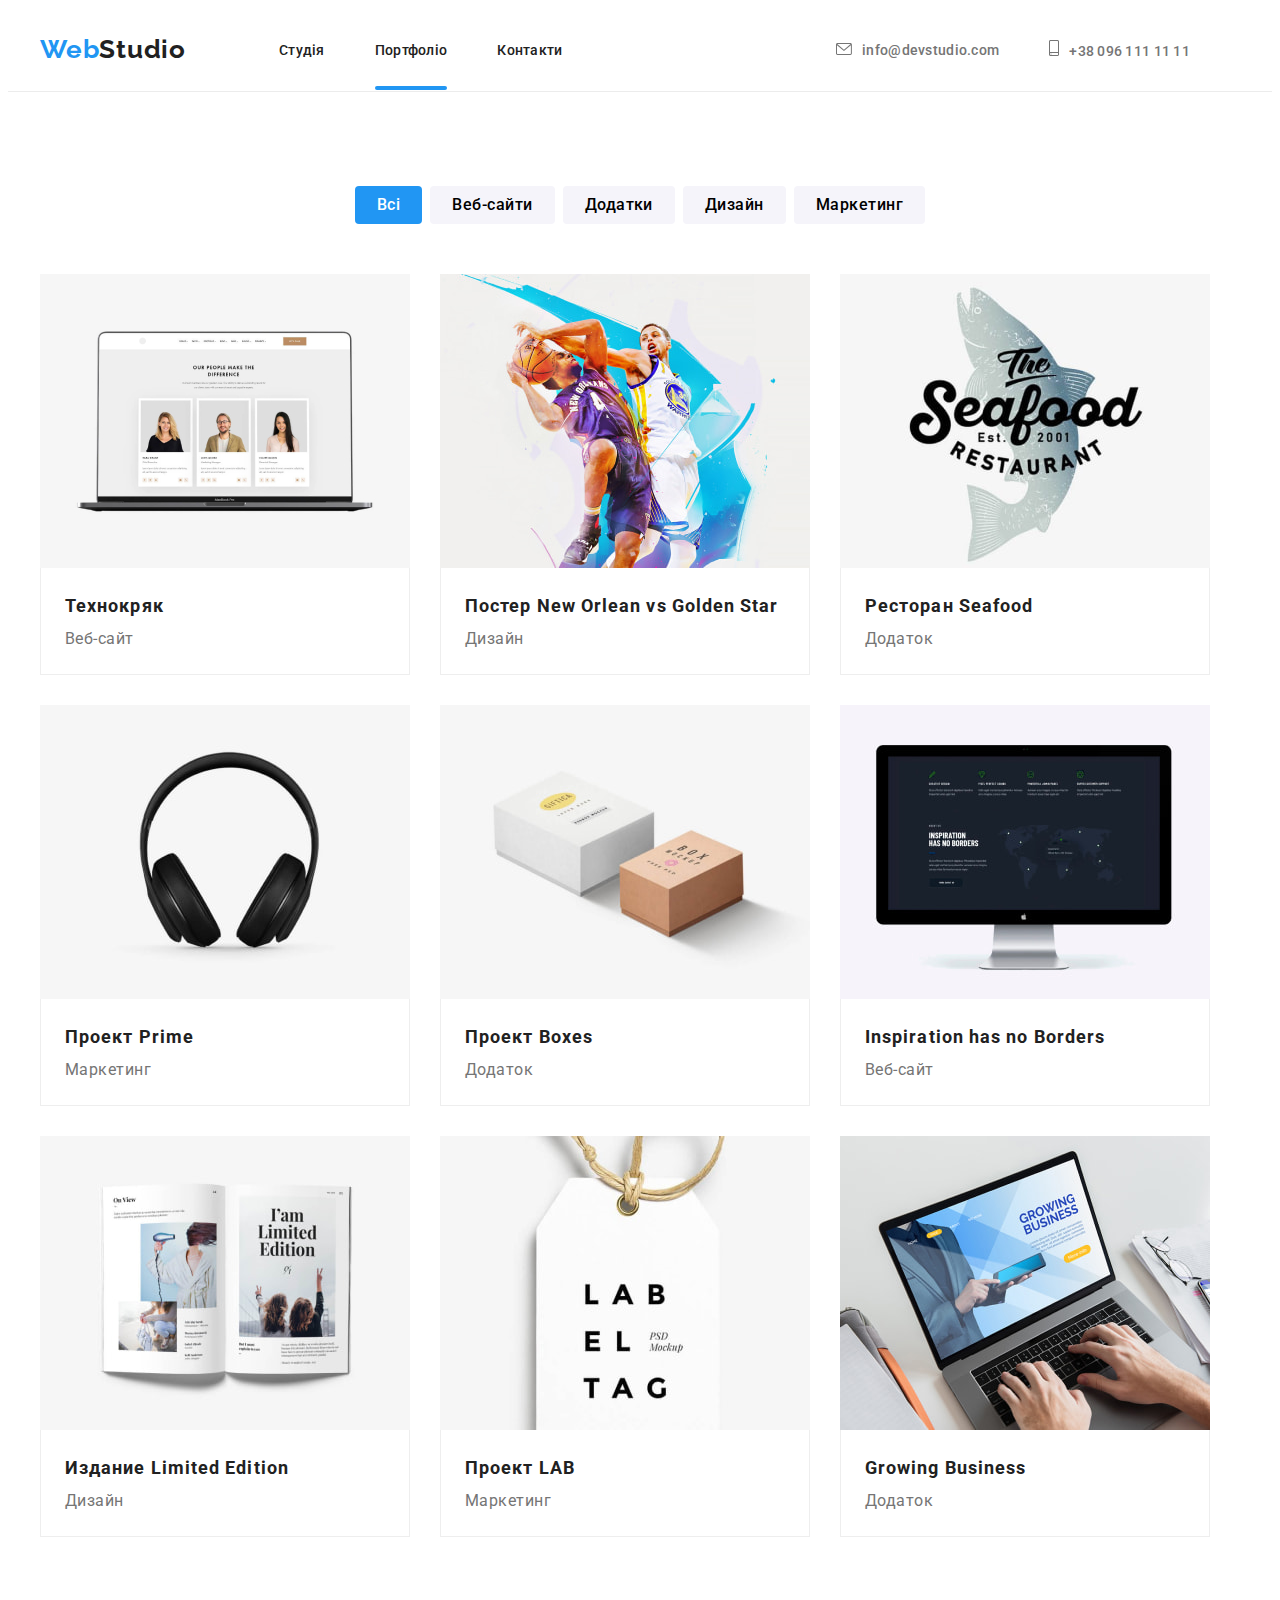
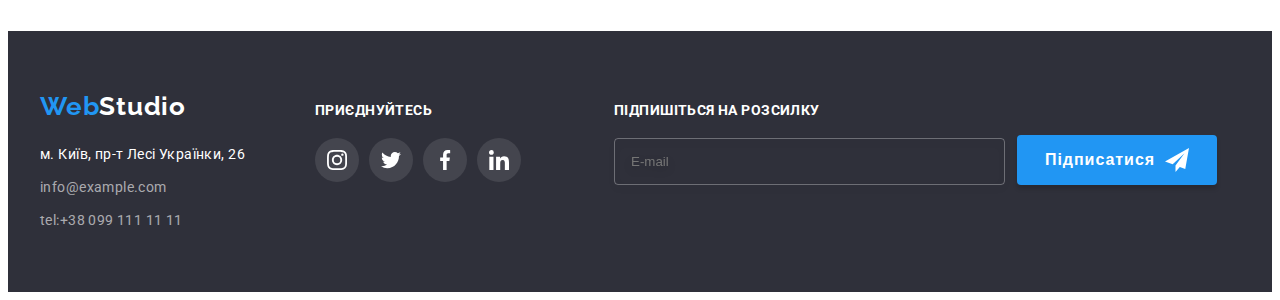
==== portfolio.html @ 12c86f24 "Initial commit" ====
<!DOCTYPE html>
<html lang="uk">
  <head>
    <meta charset="UTF-8" />
    <meta http-equiv="X-UA-Compatible" content="IE=edge" />
    <meta name="viewport" content="width=device-width, initial-scale=1.0" />
    <title>Web Studio</title>
    <link rel="preconnect" href="https://fonts.googleapis.com" />
    <link rel="preconnect" href="https://fonts.gstatic.com" crossorigin />
    <!-- Fonts start -->
    <link
      href="https://fonts.googleapis.com/css2?family=Raleway:wght@700&family=Roboto:wght@400;500;700;900&display=swap"
      rel="stylesheet"
    />
    <!-- Fonts end -->
    <!-- Normalize start -->
    <link
      rel="stylesheet"
      href="https://cdnjs.cloudflare.com/ajax/libs/modern-normalize/1.1.0/modern-normalize.min.css"
      integrity="sha512-wpPYUAdjBVSE4KJnH1VR1HeZfpl1ub8YT/NKx4PuQ5NmX2tKuGu6U/JRp5y+Y8XG2tV+wKQpNHVUX03MfMFn9Q=="
      crossorigin="anonymous"
      referrerpolicy="no-referrer"
    />
    <!-- Normalize end -->
    <link rel="stylesheet" href="./css/main.min.css" />
    <link rel="stylesheet" href="./css/styles.css" />
  </head>
  <body>
    <!-- Header section -->
      <!-- Header section -->
    <header class="header header-border-line">
      <div class="container header">
        <nav class="header-nav">
          <a class="logo link header__logo" href="./index.html">
            <span class="logo--accent">Web</span>Studio</a
          >
          <ul class="header-list list">
            <li class="header-list__item">
              <a class="header-list__link link" href="./index.html">Студія</a>
            </li>
            <li class="header-list__item">
              <a class="header-list__link header-list--current-link link" href="./portfolio.html">Портфоліо</a>
            </li>
            <li class="header-list__item">
              <a class="header-list__link link" href="/">Контакти</a>
            </li>
          </ul>
        </nav>
        <ul class="header-contacts list">
          <li class="header-contacts__list header-contacts__mail">
            <a class="link header-contacts__link" href="mailto:info@devstudio.com">
              <svg class="header-contacts__icon-mail" width="16" height="12">
                <use href="./images/icons.svg#envelope"></use></svg
              >info@devstudio.com
            </a>
          </li>
          <li class="header-contacts__list header-phone">
            <a class="link header-phone-link" href="tel:+380961111111"
              ><svg class="header-contacts__icon-tel" width="10" height="16">
                <use href="./images/icons.svg#smartphone"></use></svg
              >+38 096 111 11 11</a
            >
          </li>
        </ul>
      </div>
    </header>
    <!-- Main section -->
    <main>
      <section class="section">
        <div class="container">
          <h1 class="container--visually-hidden">Портфоліо</h1>
          <ul class="portfolio-filters portfolio-filters__position list">
            <li class="portfolio-filters__list">
              <button class="portfolio-filters__btn portfolio-filters__btn--current" type="button">Всі</button>
            </li>
            <li class="portfolio-filters__list"><button class="portfolio-filters__btn" type="button">Веб-сайти</button></li>
            <li class="portfolio-filters__list"><button class="portfolio-filters__btn" type="button">Додатки</button></li>
            <li class="portfolio-filters__list"><button class="portfolio-filters__btn" type="button">Дизайн</button></li>
            <li class="portfolio-filters__list"><button class="portfolio-filters__btn" type="button">Маркетинг</button></li>
          </ul>
          <ul class="list portfolio">
            <li class="portfolio__list">
              <div class="portfolio__overlay-txt">
                <img src="./images/portfolio/img.jpg" alt="Ноутбук" width="370" height="294" />

                <p class="portfolio__txt">
                  Ресурс пропонує комплексні пропозиції з різним рівнем функціоналу та сервісів. Все
                  це дозволить відвідувачу отримати вичерпні відомості про компанію чи приватну
                  особу.
                </p>
              </div>
              <div class="portfolio__wrapper">
                <h2 class="portfolio__project-name">Технокряк</h2>
                <p class="portfolio__project-type">Веб-сайт</p>
              </div>
            </li>

            <li class="portfolio__list">
              <div class="portfolio__overlay-txt">
                <img src="./images/portfolio/img-1.jpg" alt="Баскетбол" width="370" height="294" />

                <p class="portfolio__txt">
                  Ресурс пропонує комплексні пропозиції з різним рівнем функціоналу та сервісів. Все
                  це дозволить відвідувачу отримати вичерпні відомості про компанію чи приватну
                  особу.
                </p>
              </div>
              <div class="portfolio__wrapper">
                <h2 class="portfolio__project-name">Постер New Orlean vs Golden Star</h2>
                <p class="portfolio__project-type">Дизайн</p>
              </div>
            </li>

            <li class="portfolio__list">
              <div class="portfolio__overlay-txt">
                <img
                  src="./images/portfolio/img-2.jpg"
                  alt="Лого ресторану"
                  width="370"
                  height="294"
                />

                <p class="portfolio__txt">
                  Ресурс пропонує комплексні пропозиції з різним рівнем функціоналу та сервісів. Все
                  це дозволить відвідувачу отримати вичерпні відомості про компанію чи приватну
                  особу.
                </p>
              </div>
              <div class="portfolio__wrapper">
                <h2 class="portfolio__project-name">Ресторан Seafood</h2>
                <p class="portfolio__project-type">Додаток</p>
              </div>
            </li>

            <li class="portfolio__list">
              <div class="portfolio__overlay-txt">
                <img src="./images/portfolio/img-3.jpg" alt="Наушники" width="370" height="294" />

                <p class="portfolio__txt">
                  Ресурс пропонує комплексні пропозиції з різним рівнем функціоналу та сервісів. Все
                  це дозволить відвідувачу отримати вичерпні відомості про компанію чи приватну
                  особу.
                </p>
              </div>
              <div class="portfolio__wrapper">
                <h2 class="portfolio__project-name">Проект Prime</h2>
                <p class="portfolio__project-type">Маркетинг</p>
              </div>
            </li>

            <li class="portfolio__list">
              <div class="portfolio__overlay-txt">
                <img src="./images/portfolio/img-4.jpg" alt="Коробки" width="370" height="294" />

                <p class="portfolio__txt">
                  Ресурс пропонує комплексні пропозиції з різним рівнем функціоналу та сервісів. Все
                  це дозволить відвідувачу отримати вичерпні відомості про компанію чи приватну
                  особу.
                </p>
              </div>
              <div class="portfolio__wrapper">
                <h2 class="portfolio__project-name">Проект Boxes</h2>
                <p class="portfolio__project-type">Додаток</p>
              </div>
            </li>

            <li class="portfolio__list">
              <div class="portfolio__overlay-txt">
                <img src="./images/portfolio/img-5.jpg" alt="Монітор" width="370" height="294" />

                <p class="portfolio__txt">
                  Ресурс пропонує комплексні пропозиції з різним рівнем функціоналу та сервісів. Все
                  це дозволить відвідувачу отримати вичерпні відомості про компанію чи приватну
                  особу.
                </p>
              </div>
              <div class="portfolio__wrapper">
                <h2 class="portfolio__project-name">Inspiration has no Borders</h2>
                <p class="portfolio__project-type">Веб-сайт</p>
              </div>
            </li>

            <li class="portfolio__list">
              <div class="portfolio__overlay-txt">
                <img src="./images/portfolio/img-6.jpg" alt="Книга" width="370" height="294" />

                <p class="portfolio__txt">
                  Ресурс пропонує комплексні пропозиції з різним рівнем функціоналу та сервісів. Все
                  це дозволить відвідувачу отримати вичерпні відомості про компанію чи приватну
                  особу.
                </p>
              </div>
              <div class="portfolio__wrapper">
                <h2 class="portfolio__project-name">Издание Limited Edition</h2>
                <p class="portfolio__project-type">Дизайн</p>
              </div>
            </li>

            <li class="portfolio__list">
              <div class="portfolio__overlay-txt">
                <img
                  src="./images/portfolio/img-7.jpg"
                  alt="Логотип проекту"
                  width="370"
                  height="294"
                />

                <p class="portfolio__txt">
                  Ресурс пропонує комплексні пропозиції з різним рівнем функціоналу та сервісів. Все
                  це дозволить відвідувачу отримати вичерпні відомості про компанію чи приватну
                  особу.
                </p>
              </div>
              <div class="portfolio__wrapper">
                <h2 class="portfolio__project-name">Проект LAB</h2>
                <p class="portfolio__project-type">Маркетинг</p>
              </div>
            </li>

            <li class="portfolio__list">
              <div class="portfolio__overlay-txt">
                <img src="./images/portfolio/img-8.jpg" alt="Ноутбук" width="370" height="294" />

                <p class="portfolio__txt">
                  Ресурс пропонує комплексні пропозиції з різним рівнем функціоналу та сервісів. Все
                  це дозволить відвідувачу отримати вичерпні відомості про компанію чи приватну
                  особу.
                </p>
              </div>
              <div class="portfolio__wrapper">
                <h2 class="portfolio__project-name">Growing Business</h2>
                <p class="portfolio__project-type">Додаток</p>
              </div>
            </li>
          </ul>
        </div>
      </section>
    </main>
    <!-- Footer section -->
   <footer class="footer">
      <div class="container footer-container">
        <div>
          <a class="logo logo--white link" href="./index.html"
            ><span class="logo--accent">Web</span>Studio
          </a>
          <address>
            <ul class="footer__list list">
              <li class="footer__contacts">
                <a 
                  class="link footer-addres__link"
                  href="https://bit.ly/3pXMvUd"
                  target="_blank"
                  rel="noopener noreferrer"
                  >м. Київ, пр-т Лесі Українки, 26</a
                >
              </li>
              <li class="footer__contacts">
                <a class="link" href="mailto:info@example.com">info@example.com</a>
              </li>
              <li class="footer__contacts">
                <a class="link" href="tel:+380991111111">tel:+38 099 111 11 11</a>
              </li>
            </ul>
          </address>
        </div>
        <div class="footer-join">
          <p class="footer-join__txt">приєднуйтесь</p>
          <ul class="footer-join-socials list">
            <li
              <a
                class="footer-join-socials__link link"
                href="/"
                target="_blank"
                rel="noopener norefferer"
                area-label="instagram"
              >
                <svg class="footer-join-socials__icon" width="20" height="20">
                  <use href="./images/icons.svg#instagram-1"></use>
                </svg>
              </a>
            </li>
            <li class="footer-socials-item">
              <a
                class="footer-join-socials__link link"
                href="/"
                target="_blank"
                rel="noopener norefferer"
                area-label="twitter"
              >
                <svg class="footer-join-socials__icon" width="20" height="20">
                  <use href="./images/icons.svg#twitter-2"></use>
                </svg>
              </a>
            </li>
            <li class="footer-socials-item">
              <a
                class="footer-join-socials__link link"
                href="/"
                target="_blank"
                rel="noopener norefferer"
                area-label="facebook"
              >
                <svg class="footer-join-socials__icon" width="20" height="20">
                  <use href="./images/icons.svg#facebook-3"></use>
                </svg>
              </a>
            </li>
            <li class="footer-socials-item">
              <a
                class="footer-join-socials__link link"
                href="/"
                target="_blank"
                rel="noopener norefferer"
                area-label="linkedin"
              >
                <svg class="footer-join-socials__icon" width="20" height="20">
                  <use href="./images/icons.svg#linkedin-4"></use>
                </svg>
              </a>
            </li>
          </ul>
        </div>
        <div class="footer-subscribe footer-subscribe__position">
         <div role="group">
          <form>
          <label for="">
            <p class="footer-subscribe__txt">Підпишіться на розсилку</p>
            <input
              class="footer-subscribe__form"
              type="text"
              name="username"
              minlength="3"
              maxlength="16"
              required
              placeholder="E-mail"
            />
          </label>
          </div>
          <div class="footer-subscribe__container">
            <button class="footer-subscribe__btn" type="submit">Підписатися
            <svg width="24px" height="24px">
              <use href="./images/icons.svg#icon-send-btn"></use>
            </svg>
          </button>
          </div>
          </form>
      </div>
      </div>
    </footer>
  </body>
</html>
---- css/main.min.css ----
:root{--main-font: Roboto, sans-serif;--secondary-font: Raleway, sans-serif;--main-txt-cl: #212121;--acent-txt-cl: #2196f3;--light-bg-cl: #f5f4fa;--dark-bg-cl: #2f303a}.link{text-decoration:none;color:currentColor}.list{list-style:none;padding:0;margin:0}.container--visually-hidden{position:absolute;width:1px;height:1px;margin:-1px;border:0;padding:0;white-space:nowrap;-webkit-clip-path:inset(100%);clip-path:inset(100%);clip:rect(0 0 0 0);overflow:hidden}body{font-family:var(--main-font);color:var(--main-txt-cl)}img{display:block}h1,h2,h3,h4,h5,h6,p,ul{margin:0}.btn-service{font-family:var(--main-font);font-weight:700;font-size:16px;line-height:1.875;letter-spacing:.06em;background-color:var(--acent-txt-cl);color:#fff;min-width:200px;min-height:50px;display:block;-webkit-box-shadow:0px 4px 4px rgba(0,0,0,.15);box-shadow:0px 4px 4px rgba(0,0,0,.15);border-radius:4px;border:none;-webkit-transition:background-color 250ms cubic-bezier(0.4, 0, 0.2, 1);transition:background-color 250ms cubic-bezier(0.4, 0, 0.2, 1)}.btn-service__position{margin:auto}.btn-service:hover,.btn-service:focus{background-color:#188ce8}.container{width:1200px;padding-left:15px;padding-right:15px;margin:auto}.modal{position:relative;width:528px;min-height:581px;padding:40px;background-color:#fff;-webkit-box-shadow:0px 1px 3px rgba(0,0,0,.12),0px 1px 1px rgba(0,0,0,.14),0px 2px 1px rgba(0,0,0,.2);box-shadow:0px 1px 3px rgba(0,0,0,.12),0px 1px 1px rgba(0,0,0,.14),0px 2px 1px rgba(0,0,0,.2);border-radius:4px;opacity:1;-webkit-transition:opacity 400ms ease-in-out 200ms,-webkit-transform 400ms ease-in-out 200ms;transition:opacity 400ms ease-in-out 200ms,-webkit-transform 400ms ease-in-out 200ms;transition:transform 400ms ease-in-out 200ms,opacity 400ms ease-in-out 200ms;transition:transform 400ms ease-in-out 200ms,opacity 400ms ease-in-out 200ms,-webkit-transform 400ms ease-in-out 200ms}.modal__register-btn:hover,.modal__register-btn:focus{background-color:#188ce8}.modal__register-input:focus{border:1px solid var(--acent-txt-cl);-webkit-transition:250ms cubic-bezier(0.4, 0, 0.2, 1);transition:250ms cubic-bezier(0.4, 0, 0.2, 1)}.modal__register-input:focus+.modal__form-icon .contact-form-logo{fill:var(--acent-txt-cl);border-color:var(--acent-txt-cl);-webkit-transition:250ms cubic-bezier(0.4, 0, 0.2, 1);transition:250ms cubic-bezier(0.4, 0, 0.2, 1)}.modal__checkbox:checked+.modal__register-icon .modal__register-uncheck{opacity:0;-webkit-transition:250ms cubic-bezier(0.4, 0, 0.2, 1);transition:250ms cubic-bezier(0.4, 0, 0.2, 1)}.modal__btn-icon:hover{fill:var(--acent-txt-cl)}.modal__register-wrap:last-child{margin-bottom:0}.modal__form-icon:hover{fill:var(--acent-txt-cl)}.modal__checkbox:checked+.modal__register-icon .modal__register-check{opacity:1}.backdrop{z-index:1000;position:fixed;top:0;left:0;display:-webkit-box;display:-ms-flexbox;display:flex;-webkit-box-align:center;-ms-flex-align:center;align-items:center;-webkit-box-pack:center;-ms-flex-pack:center;justify-content:center;width:100%;height:100%;background:rgba(0,0,0,.2);opacity:1;visibility:visible;pointer-events:initial;-webkit-transition:opacity 600ms ease-out,visibility 600ms ease-out;transition:opacity 600ms ease-out,visibility 600ms ease-out}.backdrop.is-hidden{opacity:0;visibility:hidden;pointer-events:none}.modal__btn{position:absolute;top:8px;right:8px;width:30px;height:30px;border-radius:50%;display:-webkit-box;display:-ms-flexbox;display:flex;-webkit-box-align:center;-ms-flex-align:center;align-items:center;-webkit-box-pack:center;-ms-flex-pack:center;justify-content:center;padding:0;border:1px solid rgba(0,0,0,.1);background-color:rgba(0,0,0,0);cursor:pointer}.backdrop.is-hidden .modal{opacity:0;-webkit-transform:translate(-50%, -50%) scale(0.3) rotate(1turn);transform:translate(-50%, -50%) scale(0.3) rotate(1turn)}.modal__register{text-align:center}.modal__register-title{margin-bottom:12px;display:block;font-weight:700;font-size:20px;line-height:1.15;text-align:center;letter-spacing:.03em;color:#212121}.modal__register-wrap{display:block;position:relative;margin-bottom:10px}.modal__register-input{width:100%;height:40px;border:1px solid rgba(33,33,33,.2);border-radius:4px;padding:14px;padding-left:42px;outline:rgba(0,0,0,0)}.modal__register-message{margin-bottom:20px;width:100%;height:120px;border:1px solid rgba(33,33,33,.2);border-radius:4px;padding:12px 16px;resize:none}.modal__form-icon{width:12px;height:12px;position:absolute;bottom:15px;left:15px}.modal__icon-user{width:12px;height:12px}.modal__icon-phone{width:13px;height:13px}.modal__icon-mail{width:15px;height:12px}.modal__form-label{display:block;text-align:left;margin-bottom:4px;font-weight:400;font-size:12px;line-height:1.1666666667;letter-spacing:.01em;color:#757575}.modal__register-agreement{display:-webkit-box;display:-ms-flexbox;display:flex;-webkit-box-align:center;-ms-flex-align:center;align-items:center;-webkit-box-pack:center;-ms-flex-pack:center;justify-content:center;gap:8px;margin-bottom:30px;font-weight:400;font-size:14px;line-height:1.7142857143;letter-spacing:.03em;color:#757575}.modal__register-check{opacity:0;-webkit-transition:250ms cubic-bezier(0.4, 0, 0.2, 1);transition:250ms cubic-bezier(0.4, 0, 0.2, 1)}.modal__register-agreement-text{-webkit-user-select:none;-moz-user-select:none;-ms-user-select:none;user-select:none;text-underline-position:under}.modal__register-agreement-link{color:var(--acent-txt-cl)}.modal__register-btn{display:-webkit-inline-box;display:-ms-inline-flexbox;display:inline-flex;-webkit-box-align:center;-ms-flex-align:center;align-items:center;padding:10px 52px;width:200px;height:50px;background-color:var(--acent-txt-cl);color:#fff;font-weight:700;font-size:16px;line-height:1.875;letter-spacing:.06em;border:none;-webkit-box-shadow:0px 4px 4px rgba(0,0,0,.15);box-shadow:0px 4px 4px rgba(0,0,0,.15);border-radius:4px;cursor:pointer;-webkit-transition:background-color 250ms cubic-bezier(0.4, 0, 0.2, 1);transition:background-color 250ms cubic-bezier(0.4, 0, 0.2, 1)}.section{padding-top:94px;padding-bottom:94px}.team-socials{display:-webkit-box;display:-ms-flexbox;display:flex;-webkit-box-align:center;-ms-flex-align:center;align-items:center;-webkit-box-pack:center;-ms-flex-pack:center;justify-content:center;gap:10px}.team-social-link{display:block;display:-webkit-box;display:-ms-flexbox;display:flex;-webkit-box-align:center;-ms-flex-align:center;align-items:center;-webkit-box-pack:center;-ms-flex-pack:center;justify-content:center;width:44px;height:44px;border-radius:50%;background-color:#fff;color:#afb1b8;-webkit-transition:background-color 250ms cubic-bezier(0.4, 0, 0.2, 1),color 250ms cubic-bezier(0.4, 0, 0.2, 1);transition:background-color 250ms cubic-bezier(0.4, 0, 0.2, 1),color 250ms cubic-bezier(0.4, 0, 0.2, 1)}.team-social-link:hover,.team-social-link:focus{background-color:var(--acent-txt-cl);color:#fff}.footer-join{margin-left:70px;font-size:14px;line-height:1.1428571429;letter-spacing:.03em;text-transform:uppercase;font-weight:700}.footer-join__txt{color:#fff;margin-bottom:20px}.footer-join-socials{display:-webkit-box;display:-ms-flexbox;display:flex;-webkit-box-align:center;-ms-flex-align:center;align-items:center;-webkit-box-pack:center;-ms-flex-pack:center;justify-content:center;gap:10px}.footer-join-socials__icon{fill:currentColor}.footer-join-socials__link{display:block;display:-webkit-box;display:-ms-flexbox;display:flex;-webkit-box-align:center;-ms-flex-align:center;align-items:center;-webkit-box-pack:center;-ms-flex-pack:center;justify-content:center;width:44px;height:44px;border-radius:50%;background-color:rgba(255,255,255,.1);color:#fff;-webkit-transition:background-color var(--animation);transition:background-color var(--animation)}.footer-join-socials__link__link:hover,.footer-join-socials__link__link:focus{background-color:var(--acent-txt-cl)}.footer-subscribe{display:-webkit-box;display:-ms-flexbox;display:flex;-webkit-box-align:end;-ms-flex-align:end;align-items:flex-end;-webkit-box-pack:center;-ms-flex-pack:center;justify-content:center}.footer-subscribe__btn:hover,.footer-subscribe__btn:focus{background-color:#188ce8}.footer-subscribe__position{margin-left:93px}.footer-subscribe__txt{color:#fff;font-weight:700;font-size:14px;line-height:1.1428571429;letter-spacing:.03em;text-transform:uppercase;margin-bottom:20px}.footer-subscribe__form{width:358px;border-radius:4px;padding:15px;padding-left:16px;outline:rgba(0,0,0,0);background-color:rgba(0,0,0,0);border:1px solid rgba(255,255,255,.3);-webkit-filter:drop-shadow(0px 4px 4px rgba(0, 0, 0, 0.15));filter:drop-shadow(0px 4px 4px rgba(0, 0, 0, 0.15));border-radius:4px;color:#fff}.footer-subscribe__container{margin-left:12px}.footer-subscribe__btn{display:-webkit-box;display:-ms-flexbox;display:flex;-webkit-box-align:center;-ms-flex-align:center;align-items:center;-webkit-box-pack:center;-ms-flex-pack:center;justify-content:center;gap:10px;width:200px;height:50px;border-radius:4px;background-color:var(--acent-txt-cl);-webkit-box-shadow:0px 4px 4px rgba(0,0,0,.15);box-shadow:0px 4px 4px rgba(0,0,0,.15);border-radius:4px;color:#fff;font-weight:700;font-size:16px;line-height:1.875;letter-spacing:.06em;border:none;-webkit-transition:background-color 250ms cubic-bezier(0.4, 0, 0.2, 1);transition:background-color 250ms cubic-bezier(0.4, 0, 0.2, 1)}.portfolio-filters{font-weight:500;font-size:16px;line-height:1.625;letter-spacing:.03em;display:-webkit-box;display:-ms-flexbox;display:flex;margin:auto;-webkit-box-pack:center;-ms-flex-pack:center;justify-content:center}.portfolio-filters__list:last-child{margin-right:0}.portfolio-filters__btn:hover,.portfolio-filters__btn:focus{background-color:var(--acent-txt-cl);color:#fff;-webkit-box-shadow:0px 3px 1px rgba(0,0,0,.1),0px 1px 2px rgba(0,0,0,.08),0px 2px 2px rgba(0,0,0,.12);box-shadow:0px 3px 1px rgba(0,0,0,.1),0px 1px 2px rgba(0,0,0,.08),0px 2px 2px rgba(0,0,0,.12)}.portfolio-filters__position{margin-bottom:50px}.portfolio-filters__list{margin-right:8px}.portfolio-filters__btn{font-family:Roboto;font-style:normal;font-weight:500;font-size:16px;line-height:1.625;letter-spacing:.03em;background-color:#f5f4fa;border-radius:4px;border:none;padding:6px 22px 6px 22px;-webkit-transition:background-color 250ms cubic-bezier(0.4, 0, 0.2, 1),color 250ms cubic-bezier(0.4, 0, 0.2, 1),-webkit-box-shadow 250ms cubic-bezier(0.4, 0, 0.2, 1);transition:background-color 250ms cubic-bezier(0.4, 0, 0.2, 1),color 250ms cubic-bezier(0.4, 0, 0.2, 1),-webkit-box-shadow 250ms cubic-bezier(0.4, 0, 0.2, 1);transition:background-color 250ms cubic-bezier(0.4, 0, 0.2, 1),color 250ms cubic-bezier(0.4, 0, 0.2, 1),box-shadow 250ms cubic-bezier(0.4, 0, 0.2, 1);transition:background-color 250ms cubic-bezier(0.4, 0, 0.2, 1),color 250ms cubic-bezier(0.4, 0, 0.2, 1),box-shadow 250ms cubic-bezier(0.4, 0, 0.2, 1),-webkit-box-shadow 250ms cubic-bezier(0.4, 0, 0.2, 1)}.portfolio-filters__btn--current{background-color:var(--acent-txt-cl);color:#fff}.header-border-line{border-bottom:1px solid #ececec}.header{display:-webkit-box;display:-ms-flexbox;display:flex;-webkit-box-align:center;-ms-flex-align:center;align-items:center}.header-nav{display:-webkit-box;display:-ms-flexbox;display:flex;-webkit-box-align:center;-ms-flex-align:center;align-items:center;margin-right:auto}.logo{font-family:"Raleway";font-style:normal;font-weight:700;font-size:26px;line-height:1.1923076923;letter-spacing:.03em}.header__logo{margin-right:93px}.logo--accent{color:var(--acent-txt-cl)}.logo--white{color:#fff}.header-list{display:-webkit-box;display:-ms-flexbox;display:flex;gap:50px}.header-list--current-link{position:relative;color:var(--accent-txt-cl)}.header-list--current-link::after{content:"";position:absolute;bottom:0px;left:0;display:block;width:100%;height:4px;border-radius:2px;background-color:var(--acent-txt-cl)}.header-contacts{display:-webkit-box;display:-ms-flexbox;display:flex;-webkit-box-align:center;-ms-flex-align:center;align-items:center}.header-contacts__list:hover,.header-contacts__list:focus{color:var(--acent-txt-cl)}.header-contacts__mail-link:focus,.header-contacts__mail-link:focus .header-contacts__icon-mail,.header-contacts__mail:hover .header-contacts__icon-mail,.header-contacts .header-phone-link:focus,.header-phone-link:focus .header-contacts__icon-tel,.header-phone:hover .header-contacts__icon-tel{fill:var(--acent-txt-cl);color:var(--acent-txt-cl)}.header-list__link,.header-contacts__list{padding-top:32px;padding-bottom:32px;font-weight:500;font-size:14px;line-height:1.1428571429;letter-spacing:.02em;display:block;-webkit-transition:color 250ms cubic-bezier(0.4, 0, 0.2, 1);transition:color 250ms cubic-bezier(0.4, 0, 0.2, 1)}.header-contacts__list{color:#757575;margin-right:50px}.header-contacts__icon-mail{width:16px;height:12px;margin-right:10px;fill:#757575}.header-contacts__icon-tel{width:10px;height:16px;margin-right:10px;fill:#757575}.header-contacts__icon-mail,.header-contacts__icon-tel{-webkit-transition:fill 250ms cubic-bezier(0.4, 0, 0.2, 1),color 250ms cubic-bezier(0.4, 0, 0.2, 1);transition:fill 250ms cubic-bezier(0.4, 0, 0.2, 1),color 250ms cubic-bezier(0.4, 0, 0.2, 1)}.hero{background-color:var(--dark-bg-cl);max-width:1600px;margin:auto;background-image:-webkit-gradient(linear, left top, left bottom, from(rgba(47, 48, 58, 0.4)), to(rgba(47, 48, 58, 0.4))),url(../images/main/Header-background.jpg);background-image:linear-gradient(rgba(47, 48, 58, 0.4), rgba(47, 48, 58, 0.4)),url(../images/main/Header-background.jpg);background-position:center;background-repeat:no-repeat;background-size:cover}.hero__container{padding-top:200px;padding-bottom:200px}.hero__tittle{font-weight:900;font-size:44px;line-height:1.3636363636;letter-spacing:.06em;text-transform:uppercase;color:#fff;width:696px;margin:auto;text-align:center;margin-bottom:30px}.about-logo{display:-webkit-box;display:-ms-flexbox;display:flex;gap:30px;list-style:none;padding:0}.about-logo__list{width:270px;height:120px;background-color:#f5f4fa;border-radius:4px;margin-bottom:30px;display:-webkit-box;display:-ms-flexbox;display:flex;-webkit-box-align:center;-ms-flex-align:center;align-items:center;-webkit-box-pack:center;-ms-flex-pack:center;justify-content:center}.about-logo__icons{width:70px;height:70px;display:block}.about__container{display:-webkit-box;display:-ms-flexbox;display:flex;gap:30px;margin:auto}.about-list__item{width:270px}.about-list__tittle{font-weight:700;font-size:14px;line-height:1.1428571429;letter-spacing:.03em;text-transform:uppercase;margin-bottom:10px}.about-list__description{font-size:14px;line-height:1.7142857143;letter-spacing:.03em;color:#757575}.our-activity{padding-top:0px}.our-activity__tittle{font-weight:700;font-size:36px;line-height:1.1666666667;letter-spacing:.03em;text-align:center;margin-bottom:50px}.our-activity-list{display:-webkit-box;display:-ms-flexbox;display:flex;gap:30px;margin:auto}.our-activity-list__overlay{position:relative}.our-activity-list__overlay-txt{position:absolute;background-color:rgba(47,48,58,.8);bottom:0;left:0;width:100%;height:70px;display:-webkit-box;display:-ms-flexbox;display:flex;-webkit-box-align:center;-ms-flex-align:center;align-items:center;-webkit-box-pack:center;-ms-flex-pack:center;justify-content:center;-webkit-transition:250ms cubic-bezier(0.4, 0, 0.2, 1);transition:250ms cubic-bezier(0.4, 0, 0.2, 1);color:#fff;font-weight:700;font-size:14px;line-height:1.1428571429;text-align:center;letter-spacing:.03em;text-transform:uppercase}.portfolio{display:-webkit-box;display:-ms-flexbox;display:flex;gap:30px;-ms-flex-wrap:wrap;flex-wrap:wrap}.portfolio__list:hover{-webkit-box-shadow:0px 3px 1px rgba(0,0,0,.1),0px 1px 2px rgba(0,0,0,.08),0px 2px 2px rgba(0,0,0,.12);box-shadow:0px 3px 1px rgba(0,0,0,.1),0px 1px 2px rgba(0,0,0,.08),0px 2px 2px rgba(0,0,0,.12)}.portfolio__overlay-txt:hover .portfolio__txt{-webkit-transform:translateY(0%);transform:translateY(0%)}.portfolio__list{-webkit-transition:-webkit-box-shadow 250ms cubic-bezier(0.4, 0, 0.2, 1);transition:-webkit-box-shadow 250ms cubic-bezier(0.4, 0, 0.2, 1);transition:box-shadow 250ms cubic-bezier(0.4, 0, 0.2, 1);transition:box-shadow 250ms cubic-bezier(0.4, 0, 0.2, 1), -webkit-box-shadow 250ms cubic-bezier(0.4, 0, 0.2, 1)}.portfolio__txt{position:absolute;background-color:rgba(33,150,243,.9);top:0;left:0;width:100%;height:100%;padding:63px 24px 63px 24px;display:-webkit-box;display:-ms-flexbox;display:flex;-webkit-box-align:center;-ms-flex-align:center;align-items:center;-webkit-box-pack:center;-ms-flex-pack:center;justify-content:center;-webkit-transform:translateY(100%);transform:translateY(100%);-webkit-transition:250ms cubic-bezier(0.4, 0, 0.2, 1);transition:250ms cubic-bezier(0.4, 0, 0.2, 1);color:#fff;font-weight:400;font-size:18px;line-height:1.5555555556;letter-spacing:.03em}.portfolio__overlay-txt{position:relative;overflow:hidden}.portfolio__wrapper{padding:20px 24px 20px 24px;border:1px solid #eee;border-top:none}.portfolio__project-name{font-size:18px;line-height:2;letter-spacing:.06em}.portfolio__project-type{font-weight:400;font-size:16px;line-height:1.875;letter-spacing:.03em;color:#757575}.team{background-color:#f5f4fa}.team__social-icon{fill:currentColor}.team__tittle{font-weight:700;font-size:36px;line-height:1.1666666667;letter-spacing:.03em;text-align:center;margin-bottom:50px}.team__list{display:-webkit-box;display:-ms-flexbox;display:flex;margin:auto;gap:30px}.team__emlpoee-inf{padding-top:30px;padding-bottom:30px;padding-right:5px;padding-left:5px;border-top:none}.team__emlpoee-name{font-weight:500;font-size:16px;line-height:1.1875;text-align:center;letter-spacing:.03em;margin-bottom:10px}.team__emlpoee-position{font-size:16px;line-height:1.1875;text-align:center;letter-spacing:.03em;color:#757575;margin-bottom:16px}.team-list-card{-webkit-box-shadow:0px 1px 3px rgba(0,0,0,.12),0px 1px 1px rgba(0,0,0,.14),0px 2px 1px rgba(0,0,0,.2);box-shadow:0px 1px 3px rgba(0,0,0,.12),0px 1px 1px rgba(0,0,0,.14),0px 2px 1px rgba(0,0,0,.2);border-radius:0px 0px 4px 4px;background-color:#fff}.footer{background-color:var(--dark-bg-cl);padding-top:60px;padding-bottom:60px}.footer__contacts:last-child{margin-bottom:0}.footer-container{display:-webkit-box;display:-ms-flexbox;display:flex;-webkit-box-align:baseline;-ms-flex-align:baseline;align-items:baseline}.footer__list{margin-top:20px}.footer-addres__link{color:#fff}.footer__contacts{font-style:normal;font-weight:400;font-size:14px;line-height:1.7142857143;letter-spacing:.03em;color:rgba(255,255,255,.6);margin-bottom:9px}.customers__tittle{margin-right:0;text-align:center;margin-bottom:50px;font-weight:700;font-size:36px;line-height:1.1666666667;letter-spacing:.03em}.customers-logo{display:-webkit-box;display:-ms-flexbox;display:flex;gap:30px;list-style:none;padding:0}.customers-logo__link:hover,.customers-logo__link:focus{color:var(--acent-txt-cl);border-color:var(--acent-txt-cl);outline:none}.customers-logo__icons{width:106px;height:60px;display:block;fill:#afb1b8}.customers-logo__link{width:170px;height:92px;border-radius:4px;border:1px solid #afb1b8;border-radius:4px;display:-webkit-box;display:-ms-flexbox;display:flex;-webkit-box-align:center;-ms-flex-align:center;align-items:center;-webkit-box-pack:center;-ms-flex-pack:center;justify-content:center;color:#afb1b8;-webkit-transition:color 250ms cubic-bezier(0.4, 0, 0.2, 1),border-color 250ms cubic-bezier(0.4, 0, 0.2, 1);transition:color 250ms cubic-bezier(0.4, 0, 0.2, 1),border-color 250ms cubic-bezier(0.4, 0, 0.2, 1)}.customers-logo__icons{fill:currentColor}/*# sourceMappingURL=main.min.css.map */
---- css/styles.css ----
/* base styles */
/* body {
  font-family: var(--main-font);
  color: var(--main-txt-cl);
}
.container {
  width: 1200px;
  padding-left: 15px;
  padding-right: 15px;
  margin: auto;
} */
/* .container--visually-hidden {
  position: absolute;
  width: 1px;
  height: 1px;
  margin: -1px;
  border: 0;
  padding: 0;

  white-space: nowrap;
  clip-path: inset(100%);
  clip: rect(0 0 0 0);
  overflow: hidden;
} */
/* reset styles */
/* img {
  display: block;
}
.section {
  padding-top: 94px;
  padding-bottom: 94px;
}
h1,
h2,
h3,
h4,
h5,
h6,
p,
ul {
  margin: 0;
}
.link {
  text-decoration: none;
  color: currentColor;
}
.list {
  list-style: none;
  padding: 0;
  margin: 0;
} */
/* .container--visually-hidden {
  position: absolute;
  white-space: nowrap;
  width: 1px;
  height: 1px;
  overflow: hidden;
  border: 0;
  padding: 0;
  clip: rect(0 0 0 0);
  clip-path: inset(50%);
  margin: -1px;
} */
/* Header section */
/* .header-border-line {
  border-bottom: 1px solid #ececec;
}
.header {
  display: flex;
  align-items: center;
}
.header-nav {
  display: flex;
  align-items: center;
  margin-right: auto;
}
.logo {
  font-family: 'Raleway';
  font-style: normal;
  font-weight: 700;
  font-size: 26px;
  line-height: calc(31 / 26);
  letter-spacing: 0.03em;
}
.header__logo {
  margin-right: 93px;
}
.logo--accent {
  color: var(--acent-txt-cl);
}
.logo--white {
  color: #ffffff;
}
.header-list {
  display: flex;
  gap: 50px;
}
.header-list--current-link {
  position: relative;
  color: var(--accent-txt-cl);
}
.header-list--current-link::after {
  content: '';
  position: absolute;
  bottom: 0px;
  left: 0;

  display: block;
  width: 100%;
  height: 4px;

  border-radius: 2px;
  background-color: var(--acent-txt-cl);
}
.header-contacts {
  display: flex;
  align-items: center;
}
.header-list__link,
.header-contacts__list {
  padding-top: 32px;
  padding-bottom: 32px;
  font-weight: 500;
  font-size: 14px;
  line-height: calc(16 / 14);
  letter-spacing: 0.02em;
  display: block;
  transition: color 250ms cubic-bezier(0.4, 0, 0.2, 1);
}
.header-contacts__list {
  color: #757575;
  margin-right: 50px;
}
.header-contacts__list:hover,
.header-contacts__list:focus {
  color: var(--acent-txt-cl);
}
.header-contacts__mail-link:focus,
.header-contacts__mail-link:focus .header-contacts__icon-mail,
.header-contacts__mail:hover .header-contacts__icon-mail,
.header-phone-link:focus,
.header-phone-link:focus .header-contacts__icon-tel,
.header-phone:hover .header-contacts__icon-tel {
  fill: var(--acent-txt-cl);
  color: var(--acent-txt-cl);
} */
/* main section */
/* hero section */
/* .hero {
  background-color: var(--dark-bg-cl);
  max-width: 1600px;
  margin: auto;
  background-image: linear-gradient(rgba(47, 48, 58, 0.4), rgba(47, 48, 58, 0.4)),
    url(../images/main/Header-background.jpg);
  background-position: center;
  background-repeat: no-repeat;
  background-size: cover;
}
.hero__container {
  padding-top: 200px;
  padding-bottom: 200px;
}

.hero__tittle {
  font-weight: 900;
  font-size: 44px;
  line-height: calc(60 / 44);
  letter-spacing: 0.06em;
  text-transform: uppercase;
  color: #ffffff;
  width: 696px;
  margin: auto;
  text-align: center;
  margin-bottom: 30px;
} */

/* .btn-service {
  font-family: var(--main-font);
  font-weight: 700;
  font-size: 16px;
  line-height: calc(30 / 16);
  letter-spacing: 0.06em;
  background-color: var(--acent-txt-cl);
  color: #ffffff;
  min-width: 200px;
  min-height: 50px;
  display: block;
  box-shadow: 0px 4px 4px rgba(0, 0, 0, 0.15);
  border-radius: 4px;
  border: none;
  transition: background-color 250ms cubic-bezier(0.4, 0, 0.2, 1);
}
.btn-service__position {
  margin: auto;
}
.btn-service:hover,
.btn-service:focus {
  background-color: #188ce8;
} */

/* about section */
/* about logo */
/* .about-logo {
  display: flex;
  gap: 30px;
  list-style: none;
  padding: 0;
}
.about-logo__list {
  width: 270px;
  height: 120px;
  background-color: #f5f4fa;
  border-radius: 4px;
  margin-bottom: 30px;
  display: flex;
  align-items: center;
  justify-content: center;
}
.about-logo__icons {
  width: 70px;
  height: 70px;
  display: block;
}
.about__container {
  display: flex;
  gap: 30px;
  margin: auto;
}
.about-list__item {
  width: 270px;
}
.about-list__tittle {
  font-weight: 700;
  font-size: 14px;
  line-height: calc(16 / 14);
  letter-spacing: 0.03em;
  text-transform: uppercase;
  margin-bottom: 10px;
}
.about-list__description {
  font-size: 14px;
  line-height: calc(24 / 14);
  letter-spacing: 0.03em;
  color: #757575;
} */
/* Work section */
/* .our-activity {
  padding-top: 0px;
}
.our-activity__tittle {
  font-weight: 700;
  font-size: 36px;
  line-height: calc(42 / 36);
  letter-spacing: 0.03em;
  text-align: center;
  margin-bottom: 50px;
}
.our-activity-list {
  display: flex;
  gap: 30px;
  margin: auto;
}
.our-activity-list__overlay {
  position: relative;
}
.our-activity-list__overlay-txt {
  position: absolute;
  background-color: rgba(47, 48, 58, 0.8);
  bottom: 0;
  left: 0;
  width: 100%;
  height: 70px;
  display: flex;
  align-items: center;
  justify-content: center;

  transition: 250ms cubic-bezier(0.4, 0, 0.2, 1);
  color: #ffffff;
  font-weight: 700;
  font-size: 14px;
  line-height: calc(16 / 14);
  text-align: center;
  letter-spacing: 0.03em;
  text-transform: uppercase;
} */

/* Team section */
/* .team {
  background-color: #f5f4fa;
}
.team__tittle {
  font-weight: 700;
  font-size: 36px;
  line-height: calc(42 / 36);
  letter-spacing: 0.03em;
  text-align: center;
  margin-bottom: 50px;
}
.team__list {
  display: flex;
  margin: auto;
  gap: 30px;
}

.team-list-card {
  box-shadow: 0px 1px 3px rgba(0, 0, 0, 0.12), 0px 1px 1px rgba(0, 0, 0, 0.14),
    0px 2px 1px rgba(0, 0, 0, 0.2);
  border-radius: 0px 0px 4px 4px;
  background-color: #ffffff;
}
.team__emlpoee-inf {
  padding-top: 30px;
  padding-bottom: 30px;
  padding-right: 5px;
  padding-left: 5px;
  border-top: none;
}
.team__emlpoee-name {
  font-weight: 500;
  font-size: 16px;
  line-height: calc(19 / 16);
  text-align: center;
  letter-spacing: 0.03em;
  margin-bottom: 10px;
}
.team__emlpoee-position {
  font-size: 16px;
  line-height: calc(19 / 16);
  text-align: center;
  letter-spacing: 0.03em;
  color: #757575;
  margin-bottom: 16px;
} */
/* socials icoter-addres__itemons */
/* .team-socials {
  display: flex;
  align-items: center;
  justify-content: center;
  gap: 10px;
}
.team-social-link {
  display: block;
  display: flex;
  align-items: center;
  justify-content: center;
  width: 44px;
  height: 44px;
  border-radius: 50%;
  background-color: #ffffff;
  color: #afb1b8;
  transition: background-color 250ms cubic-bezier(0.4, 0, 0.2, 1),
    color 250ms cubic-bezier(0.4, 0, 0.2, 1);
}
.team-social-link:hover,
.team-social-link:focus {
  background-color: var(--acent-txt-cl);
  color: #ffffff;
}
.team__social-icon {
  fill: currentColor;
} */
/* Footer section */
/* .footer {
  background-color: var(--dark-bg-cl);
  padding-top: 60px;
  padding-bottom: 60px;
}
.footer-container {
  display: flex;
  align-items: baseline;
}
.footer-addres__list {
  margin-top: 20px;
}
.footer-addres__link {
  color: #ffffff;
}
.footer-address__contacts {
  font-style: normal;
  font-weight: 400;
  font-size: 14px;
  line-height: calc(24 / 14);
  letter-spacing: 0.03em;
  color: rgba(255, 255, 255, 0.6);
  margin-bottom: 9px;
}
.footer-address__contacts:last-child {
  margin-bottom: 0;
}
/* portfolio section */
/* .portfolio-filters {
  font-weight: 500;
  font-size: 16px;
  line-height: calc(26 / 16);
  letter-spacing: 0.03em;
  display: flex;
  margin: auto;
  justify-content: center;
}
.portfolio-filters__position {
  margin-bottom: 50px;
}
.portfolio-filters__list {
  margin-right: 8px;
}
.portfolio-filters__list:last-child {
  margin-right: 0;
}
.portfolio-filters__btn:hover,
.portfolio-filters__btn:focus {
  background-color: var(--acent-txt-cl);
  color: #ffffff;
  box-shadow: 0px 3px 1px rgba(0, 0, 0, 0.1), 0px 1px 2px rgba(0, 0, 0, 0.08),
    0px 2px 2px rgba(0, 0, 0, 0.12);
}

.portfolio-filters__btn {
  font-family: Roboto;
  font-style: normal;
  font-weight: 500;
  font-size: 16px;
  line-height: calc(26 / 16);
  letter-spacing: 0.03em;
  background-color: #f5f4fa;
  border-radius: 4px;
  border: none;
  padding: 6px 22px 6px 22px;
  transition: background-color 250ms cubic-bezier(0.4, 0, 0.2, 1),
    color 250ms cubic-bezier(0.4, 0, 0.2, 1), box-shadow 250ms cubic-bezier(0.4, 0, 0.2, 1);
}
.portfolio-filters__btn--current {
  background-color: var(--acent-txt-cl);
  color: #ffffff;
} */
/* .portfolio {
  display: flex;
  gap: 30px;
  flex-wrap: wrap;
}
.portfolio__list {
  transition: box-shadow 250ms cubic-bezier(0.4, 0, 0.2, 1);
}
.portfolio__list:hover {
  box-shadow: 0px 3px 1px rgba(0, 0, 0, 0.1), 0px 1px 2px rgba(0, 0, 0, 0.08),
    0px 2px 2px rgba(0, 0, 0, 0.12);
}
.portfolio__txt {
  position: absolute;
  background-color: rgba(33, 150, 243, 0.9);
  top: 0;
  left: 0;
  width: 100%;
  height: 100%;
  padding: 63px 24px 63px 24px;
  display: flex;
  align-items: center;
  justify-content: center;
  transform: translateY(100%);

  transition: 250ms cubic-bezier(0.4, 0, 0.2, 1);
  color: #ffffff;
  font-weight: 400;
  font-size: 18px;
  line-height: calc(28 / 18);
  letter-spacing: 0.03em;
}
.portfolio__overlay-txt {
  position: relative;
  overflow: hidden;
}
.portfolio__overlay-txt:hover .portfolio__txt {
  transform: translateY(0%);
}
.portfolio__wrapper {
  padding: 20px 24px 20px 24px;
  border: 1px solid #eeeeee;
  border-top: none;
}
.portfolio__project-name {
  font-size: 18px;
  line-height: calc(36 / 18);
  letter-spacing: 0.06em;
}
.portfolio__project-type {
  font-weight: 400;
  font-size: 16px;
  line-height: calc(30 / 16);
  letter-spacing: 0.03em;
  color: #757575;
} */

/* header icons */
/* .header-contacts__icon-mail {
  width: 16px;
  height: 12px;
  margin-right: 10px;
  fill: #757575;
}
.header-contacts__icon-tel {
  width: 10px;
  height: 16px;
  margin-right: 10px;
  fill: #757575;
}
.header-contacts__icon-mail,
.header-contacts__icon-tel {
  transition: fill 250ms cubic-bezier(0.4, 0, 0.2, 1), color 250ms cubic-bezier(0.4, 0, 0.2, 1);
} */
/* Regular customers */
/* .customers__tittle {
  margin-right: 0;
  text-align: center;
  margin-bottom: 50px;
}
.customers-logo {
  display: flex;
  gap: 30px;
  list-style: none;
  padding: 0;
}
.customers-logo__icons {
  width: 106px;
  height: 60px;
  display: block;
  fill: #afb1b8;
}

.customers-logo__link {
  width: 170px;
  height: 92px;
  border-radius: 4px;
  border: 1px solid #afb1b8;
  border-radius: 4px;
  display: flex;
  align-items: center;
  justify-content: center;
  color: #afb1b8;
  transition: color 250ms cubic-bezier(0.4, 0, 0.2, 1),
    border-color 250ms cubic-bezier(0.4, 0, 0.2, 1);
}
.customers-logo__icons {
  fill: currentColor;
}
.customers-logo__link:hover,
.customers-logo__link:focus {
  color: var(--acent-txt-cl);
  border-color: var(--acent-txt-cl);
  outline: none;
} */ */

/* footer socials item */
/* .footer-join {
  margin-left: 70px;
  font-size: 14px;
  line-height: calc(16 / 14);
  letter-spacing: 0.03em;
  text-transform: uppercase;
  font-weight: 700;
}
.footer-join__txt {
  color: #ffffff;
  margin-bottom: 20px;
}
.footer-join-socials {
  display: flex;
  align-items: center;
  justify-content: center;
  gap: 10px;
}
.footer-join-socials__link {
  display: block;
  display: flex;
  align-items: center;
  justify-content: center;
  width: 44px;
  height: 44px;
  border-radius: 50%;
  background-color: rgba(255, 255, 255, 0.1);
  color: #ffffff;
  transition: background-color var(--animation);
}
.footer-join-socials__link:hover,
.footer-join-socials__link:focus {
  background-color: var(--acent-txt-cl);
}
.footer-join-socials__icon {
  fill: currentColor;
} */
/* footer subscribe */
/* .footer-subscribe {
  display: flex;
  align-items: flex-end;
  justify-content: center;
}
.footer-subscribe__position {
  margin-left: 93px;
}
.footer-subscribe__txt {
  color: #ffffff;
  font-weight: 700;
  font-size: 14px;
  line-height: calc(16 / 14);
  letter-spacing: 0.03em;
  text-transform: uppercase;
  margin-bottom: 20px;
}
.footer-subscribe__form {
  width: 358px;
  border-radius: 4px;
  padding: 15px;
  padding-left: 16px;
  outline: transparent;
  background-color: transparent;
  border: 1px solid rgba(255, 255, 255, 0.3);
  filter: drop-shadow(0px 4px 4px rgba(0, 0, 0, 0.15));
  border-radius: 4px;
  color: #ffffff;
}
.footer-subscribe__container {
  margin-left: 12px;
}
.footer-subscribe__btn {
  display: flex;
  align-items: center;
  justify-content: center;
  gap: 10px;

  width: 200px;
  height: 50px;
  border-radius: 4px;
  background-color: var(--acent-txt-cl);
  box-shadow: 0px 4px 4px rgba(0, 0, 0, 0.15);
  border-radius: 4px;
  color: #ffffff;
  font-weight: 700;
  font-size: 16px;
  line-height: calc(30 / 16);
  letter-spacing: 0.06em;
  border: none;
  transition: background-color 250ms cubic-bezier(0.4, 0, 0.2, 1);
}
.footer-subscribe__btn:hover,
.footer-subscribe__btn:focus {
  background-color: #188ce8;
} */

/* Modal window */
/* .modal {
  position: relative;
  width: 528px;
  min-height: 581px;
  padding: 40px;
  background-color: #ffffff;
  box-shadow: 0px 1px 3px rgba(0, 0, 0, 0.12), 0px 1px 1px rgba(0, 0, 0, 0.14),
    0px 2px 1px rgba(0, 0, 0, 0.2);
  border-radius: 4px;
  opacity: 1;
  transition: transform 400ms ease-in-out 200ms, opacity 400ms ease-in-out 200ms;
}
.backdrop {
  z-index: 1000;
  position: fixed;
  top: 0;
  left: 0;

  display: flex;
  align-items: center;
  justify-content: center;

  width: 100%;
  height: 100%;
  background: rgba(0, 0, 0, 0.2);

  opacity: 1;
  visibility: visible;
  pointer-events: initial;

  transition: opacity 600ms ease-out, visibility 600ms ease-out;
}
.backdrop.is-hidden {
  opacity: 0;
  visibility: hidden;
  pointer-events: none;
}
.modal__btn {
  position: absolute;
  top: 8px;
  right: 8px;
  width: 30px;
  height: 30px;
  border-radius: 50%;
  display: flex;
  align-items: center;
  justify-content: center;
  padding: 0;
  border: 1px solid rgba(0, 0, 0, 0.1);
  background-color: transparent;
  cursor: pointer;
}
.backdrop.is-hidden .modal {
  opacity: 0;
  transform: translate(-50%, -50%) scale(0.3) rotate(1turn);
}
.modal__btn-icon:hover {
  fill: var(--acent-txt-cl);
}
/* Modal form */
/* .modal__register {
  text-align: center;
}
.modal__register-title {
  margin-bottom: 12px;
  display: block;
  font-weight: 700;
  font-size: 20px;
  line-height: calc(23 / 20);
  text-align: center;
  letter-spacing: 0.03em;

  color: #212121;
}
.modal__register-wrap {
  display: block;
  position: relative;
  margin-bottom: 10px;
}
.modal__register-wrap:last-child {
  margin-bottom: 0;
}
.modal__register-input {
  width: 100%;
  height: 40px;
  border: 1px solid rgba(33, 33, 33, 0.2);
  border-radius: 4px;
  padding: 14px;
  padding-left: 42px;
  outline: transparent;
}
.modal__register-input:focus {
  border: 1px solid var(--acent-txt-cl);
  transition: 250ms cubic-bezier(0.4, 0, 0.2, 1);
}
.modal__register-input:focus + .modal__form-icon .contact-form-logo {
  fill: var(--acent-txt-cl);
  border-color: var(--acent-txt-cl);
  transition: 250ms cubic-bezier(0.4, 0, 0.2, 1);
}
.modal__register-message {
  margin-bottom: 20px;
  width: 100%;
  height: 120px;
  border: 1px solid rgba(33, 33, 33, 0.2);
  border-radius: 4px;
  padding: 12px 16px;
  resize: none;
}
.modal__form-icon {
  width: 12px;
  height: 12px;
  position: absolute;
  bottom: 15px;
  left: 15px;
}
.modal__icon-user {
  width: 12px;
  height: 12px;
}
.modal__icon-phone {
  width: 13px;
  height: 13px;
}
.modal__icon-mail {
  width: 15px;
  height: 12px;
}
.modal__form-label {
  display: block;
  text-align: left;
  margin-bottom: 4px;
  font-weight: 400;
  font-size: 12px;
  line-height: calc(14 / 12);
  letter-spacing: 0.01em;
  color: #757575;
}
.modal__form-icon:hover {
  fill: var(--acent-txt-cl);
}
.modal__register-agreement {
  display: flex;
  align-items: center;
  justify-content: center;
  gap: 8px;
  margin-bottom: 30px;
  font-weight: 400;
  font-size: 14px;
  line-height: calc(24 / 14);
  letter-spacing: 0.03em;
  color: #757575;
}
.modal__checkbox:checked + .modal__register-icon .modal__register-uncheck {
  opacity: 0;
  transition: 250ms cubic-bezier(0.4, 0, 0.2, 1);
}
.modal__register-check {
  opacity: 0;
  transition: 250ms cubic-bezier(0.4, 0, 0.2, 1);
}
.modal__checkbox:checked + .modal__register-icon .modal__register-check {
  opacity: 1;
}
.modal__register-agreement-text {
  user-select: none;
  text-underline-position: under;
}
.modal__register-agreement-link {
  color: var(--acent-txt-cl);
}
.modal__register-btn {
  display: inline-flex;
  align-items: center;
  padding: 10px 52px;
  width: 200px;
  height: 50px;
  background-color: var(--acent-txt-cl);
  color: #ffffff;
  font-weight: 700;
  font-size: 16px;
  line-height: calc(30 / 16);
  letter-spacing: 0.06em;
  border: none;
  box-shadow: 0px 4px 4px rgba(0, 0, 0, 0.15);
  border-radius: 4px;
  cursor: pointer;
  transition: background-color 250ms cubic-bezier(0.4, 0, 0.2, 1);
}
.modal__register-btn:hover,
.modal__register-btn:focus {
  background-color: #188ce8;
}  */
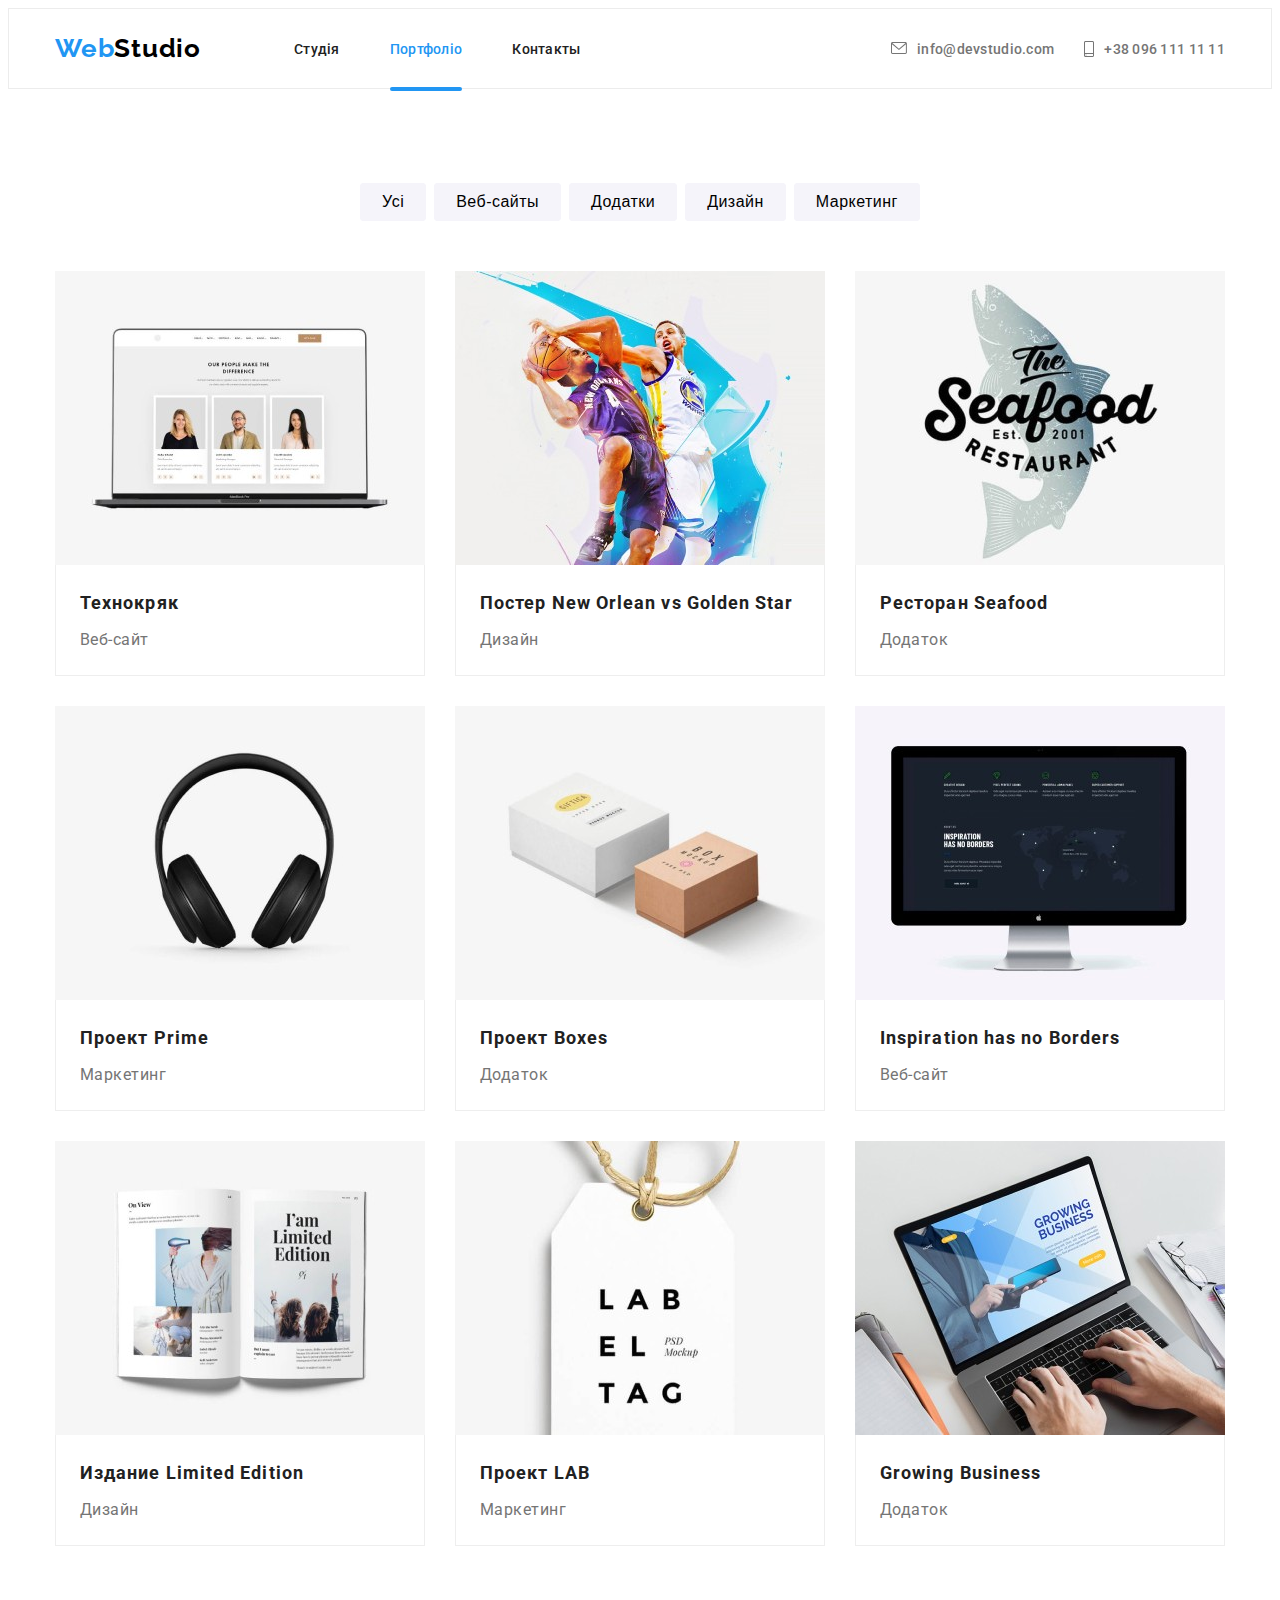
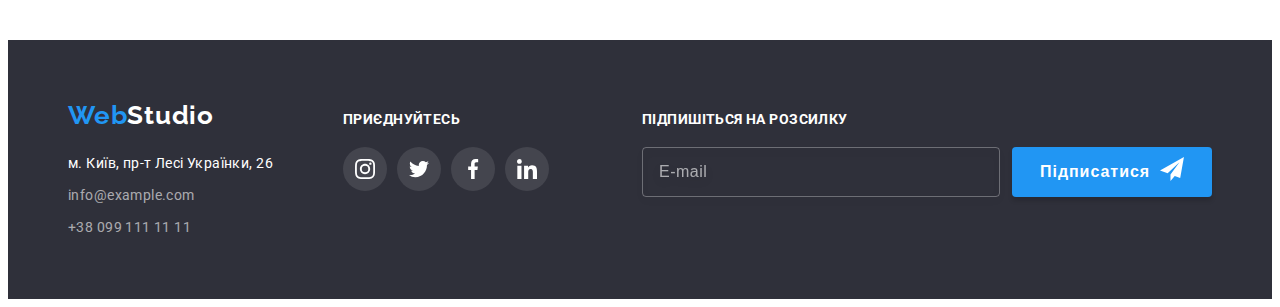
==== commit 7721b09e: "Hometask8" ====
--- a/portfolio.html
+++ b/portfolio.html
@@ -4,15 +4,13 @@
     <meta charset="UTF-8" />
     <meta http-equiv="X-UA-Compatible" content="IE=edge" />
     <meta name="viewport" content="width=device-width, initial-scale=1.0" />
-    <title>Web Studio</title>
+    <title>Портфоліо</title>
     <link rel="preconnect" href="https://fonts.googleapis.com" />
     <link rel="preconnect" href="https://fonts.gstatic.com" crossorigin />
-    <!-- Fonts start -->
     <link
       href="https://fonts.googleapis.com/css2?family=Raleway:wght@700&family=Roboto:wght@400;500;700;900&display=swap"
       rel="stylesheet"
     />
-    <!-- Fonts end -->
     <!-- Normalize start -->
     <link
       rel="stylesheet"
@@ -23,329 +21,551 @@
     />
     <!-- Normalize end -->
     <link rel="stylesheet" href="./css/main.min.css" />
-    <link rel="stylesheet" href="./css/styles.css" />
   </head>
   <body>
-    <!-- Header section -->
-      <!-- Header section -->
-    <header class="header header-border-line">
-      <div class="container header">
-        <nav class="header-nav">
-          <a class="logo link header__logo" href="./index.html">
-            <span class="logo--accent">Web</span>Studio</a
-          >
-          <ul class="header-list list">
-            <li class="header-list__item">
-              <a class="header-list__link link" href="./index.html">Студія</a>
-            </li>
-            <li class="header-list__item">
-              <a class="header-list__link header-list--current-link link" href="./portfolio.html">Портфоліо</a>
-            </li>
-            <li class="header-list__item">
-              <a class="header-list__link link" href="/">Контакти</a>
+    <!-- Header portfolio-->
+    <header class="header data-header">
+      <div class="container header-container">
+        <a class="logo" href="./portfolio.html" lang="en"
+          >Web<span class="logo__span">Studio</span></a
+        >
+        <button
+          class="menu__btn"
+          aria-expanded="false"
+          data-menu-open
+          aria-controls="mobile-menu"
+          type="button"
+        >
+          <svg class="menu__svg" width="40" height="40" aria-label="мобільне меню">
+            <use class="menu__icon--open" href="./images/icons/icons.svg#open"></use>
+          </svg>
+        </button>
+        <div class="container-menu">
+          <nav class="nav">
+            <ul class="nav__list">
+              <li class="nav__item">
+                <a class="nav__link" href="./index.html">Студія</a>
+              </li>
+              <li class="nav__item">
+                <a class="nav__link--color header-link-current" href="">Портфоліо</a>
+              </li>
+              <li class="nav__item">
+                <a class="nav__link" href="">Контакты</a>
+              </li>
+            </ul>
+          </nav>
+        </div>
+        <div class="container-contacts">
+          <ul class="nav__list--contacts">
+            <li class="nav__item--contacts">
+              <a class="nav__link--contacts" href="mailto:info@devstudio.com">
+                <svg class="nav__icon--left" width="16" height="12">
+                  <use href="./images/icons/icons.svg#envelope"></use>
+                </svg>
+                info@devstudio.com</a
+              >
+            </li>
+            <li class="nav__item--contacts">
+              <a class="nav__link--contacts" href="tel:+380961111111">
+                <svg class="nav__icon--right" width="10" height="16">
+                  <use href="./images/icons/icons.svg#smartphone"></use>
+                </svg>
+                +38 096 111 11 11</a
+              >
             </li>
           </ul>
-        </nav>
-        <ul class="header-contacts list">
-          <li class="header-contacts__list header-contacts__mail">
-            <a class="link header-contacts__link" href="mailto:info@devstudio.com">
-              <svg class="header-contacts__icon-mail" width="16" height="12">
-                <use href="./images/icons.svg#envelope"></use></svg
-              >info@devstudio.com
-            </a>
-          </li>
-          <li class="header-contacts__list header-phone">
-            <a class="link header-phone-link" href="tel:+380961111111"
-              ><svg class="header-contacts__icon-tel" width="10" height="16">
-                <use href="./images/icons.svg#smartphone"></use></svg
-              >+38 096 111 11 11</a
-            >
-          </li>
-        </ul>
+        </div>
       </div>
     </header>
-    <!-- Main section -->
+    <!-- Main section portfolio-->
     <main>
-      <section class="section">
+      <section class="portfolio">
         <div class="container">
-          <h1 class="container--visually-hidden">Портфоліо</h1>
-          <ul class="portfolio-filters portfolio-filters__position list">
-            <li class="portfolio-filters__list">
-              <button class="portfolio-filters__btn portfolio-filters__btn--current" type="button">Всі</button>
-            </li>
-            <li class="portfolio-filters__list"><button class="portfolio-filters__btn" type="button">Веб-сайти</button></li>
-            <li class="portfolio-filters__list"><button class="portfolio-filters__btn" type="button">Додатки</button></li>
-            <li class="portfolio-filters__list"><button class="portfolio-filters__btn" type="button">Дизайн</button></li>
-            <li class="portfolio-filters__list"><button class="portfolio-filters__btn" type="button">Маркетинг</button></li>
+          <h1 class="visually-hidden">Портфоліо</h1>
+          <ul class="filters">
+            <li class="filters__item">
+              <button type="button" class="filters__button">Усі</button>
+            </li>
+            <li class="filters__item">
+              <button type="button" class="filters__button">Веб-сайты</button>
+            </li>
+            <li class="filters__item">
+              <button type="button" class="filters__button">Додатки</button>
+            </li>
+            <li class="filters__item">
+              <button type="button" class="filters__button">Дизайн</button>
+            </li>
+            <li class="filters__item">
+              <button type="button" class="filters__button">Маркетинг</button>
+            </li>
           </ul>
-          <ul class="list portfolio">
-            <li class="portfolio__list">
-              <div class="portfolio__overlay-txt">
-                <img src="./images/portfolio/img.jpg" alt="Ноутбук" width="370" height="294" />
+          <ul class="project__list">
+            <li class="project__item card-set-project">
+              <a href="" class="project__link">
+                <div class="overlay">
+                  <img
+                    srcset="
+                      ./project\img-1-354.png.jpg 354w,
+                      ./project\img-1-370.png.jpg 370w,
+                      ./project\img-1-450.png.jpg 450w,
+                      ./project\img-1-540.png.jpg 540w,
+                      ./project\img-1-708.png.jpg 708w,
+                      ./project\img-1-900.png.jpg 900w
+                    "
+                    class="overlay__img"
+                    sizes="(min-width: 1200px) 370px, (min-width: 768px) 354px, 100vw"
+                    src="imaiges/portfolio/img.jpg"
+                    alt="Технокряк"
+                    width="450"
+                    height="294"
+                  />
+                  <div class="overlay__container">
+                    <p class="overlay__text">
+                      Ресурс пропонує комплексні пропозиції з різним рівнем функціоналу та сервісів.
+                      Все це дозволить відвідувачу отримати вичерпні відомості про компанію чи
+                      приватну особу.
+                    </p>
+                  </div>
+                </div>
+                <div class="representation">
+                  <h2 class="representation__title">Технокряк</h2>
+                  <p class="representation__text">Веб-сайт</p>
+                </div>
+              </a>
+            </li>
+            <li class="project__item card-set-project">
+              <a href="" class="project__link">
+                <div class="overlay">
+                  <img
+                    srcset="
+                      ./project\img-2-354.png.jpg 354w,
+                      ./project\img-2-370.png.jpg 370w,
+                      ./project\img-2-450.png.jpg 450w,
+                      ./project\img-2-540.png.jpg 540w,
+                      ./project\img-2-708.png.jpg 708w,
+                      ./project\img-2-900.png.jpg 900w
+                    "
+                    class="overlay__img"
+                    sizes="(min-width: 1200px) 370px, (min-width: 768px) 354px, 100vw"
+                    src="imaiges/portfolio/img2.jpg"
+                    alt="Постер New Orlean vs Golden Star"
+                    width="450"
+                    height="294"
+                  />
+                  <div class="overlay__container">
+                    <p class="overlay__text">
+                      Ресурс пропонує комплексні пропозиції з різним рівнем функціоналу та сервісів.
+                      Все це дозволить відвідувачу отримати вичерпні відомості про компанію чи
+                      приватну особу.
+                    </p>
+                  </div>
+                </div>
+                <div class="representation">
+                  <h2 class="representation__title" lang="en">Постер New Orlean vs Golden Star</h2>
+                  <p class="representation__text">Дизайн</p>
+                </div>
+              </a>
+            </li>
+            <li class="project__item card-set-project">
+              <a href="" class="project__link">
+                <div class="overlay">
+                  <img
+                    srcset="
+                      ./project\img-3-354.png.jpg 354w,
+                      ./project\img-3-370.png.jpg 370w,
+                      ./project\img-3-450.png.jpg 450w,
+                      ./project\img-3-540.png.jpg 540w,
+                      ./project\img-3-708.png.jpg 708w,
+                      ./project\img-3-900.png.jpg 900w
+                    "
+                    class="overlay__img"
+                    sizes="(min-width: 1200px) 370px, (min-width: 768px) 354px, 100vw"
+                    src="imaiges/portfolio/img3.jpg"
+                    alt="Ресторан Seafood"
+                    width="450"
+                    height="294"
+                  />
+                  <div class="overlay__container">
+                    <p class="overlay__text">
+                      Ресурс пропонує комплексні пропозиції з різним рівнем функціоналу та сервісів.
+                      Все це дозволить відвідувачу отримати вичерпні відомості про компанію чи
+                      приватну особу.
+                    </p>
+                  </div>
+                </div>
+                <div class="representation">
+                  <h2 class="representation__title" lang="en">Ресторан Seafood</h2>
+                  <p class="representation__text">Додаток</p>
+                </div>
+              </a>
+            </li>
+            <li class="project__item card-set-project">
+              <a href="" class="project__link">
+                <div class="overlay">
+                  <img
+                    srcset="
+                      ./project\img-4-354.png.jpg 354w,
+                      ./project\img-4-370.png.jpg 370w,
+                      ./project\img-4-450.png.jpg 450w,
+                      ./project\img-4-540.png.jpg 540w,
+                      ./project\img-4-708.png.jpg 708w,
+                      ./project\img-4-900.png.jpg 900w
+                    "
+                    class="overlay__img"
+                    sizes="(min-width: 1200px) 370px, (min-width: 768px) 354px, 100vw"
+                    src="imaiges/portfolio/img4.jpg"
+                    alt="Проект Prime"
+                    width="450"
+                    height="294"
+                  />
 
-                <p class="portfolio__txt">
-                  Ресурс пропонує комплексні пропозиції з різним рівнем функціоналу та сервісів. Все
-                  це дозволить відвідувачу отримати вичерпні відомості про компанію чи приватну
-                  особу.
-                </p>
-              </div>
-              <div class="portfolio__wrapper">
-                <h2 class="portfolio__project-name">Технокряк</h2>
-                <p class="portfolio__project-type">Веб-сайт</p>
-              </div>
-            </li>
-
-            <li class="portfolio__list">
-              <div class="portfolio__overlay-txt">
-                <img src="./images/portfolio/img-1.jpg" alt="Баскетбол" width="370" height="294" />
-
-                <p class="portfolio__txt">
-                  Ресурс пропонує комплексні пропозиції з різним рівнем функціоналу та сервісів. Все
-                  це дозволить відвідувачу отримати вичерпні відомості про компанію чи приватну
-                  особу.
-                </p>
-              </div>
-              <div class="portfolio__wrapper">
-                <h2 class="portfolio__project-name">Постер New Orlean vs Golden Star</h2>
-                <p class="portfolio__project-type">Дизайн</p>
-              </div>
-            </li>
-
-            <li class="portfolio__list">
-              <div class="portfolio__overlay-txt">
-                <img
-                  src="./images/portfolio/img-2.jpg"
-                  alt="Лого ресторану"
-                  width="370"
-                  height="294"
-                />
-
-                <p class="portfolio__txt">
-                  Ресурс пропонує комплексні пропозиції з різним рівнем функціоналу та сервісів. Все
-                  це дозволить відвідувачу отримати вичерпні відомості про компанію чи приватну
-                  особу.
-                </p>
-              </div>
-              <div class="portfolio__wrapper">
-                <h2 class="portfolio__project-name">Ресторан Seafood</h2>
-                <p class="portfolio__project-type">Додаток</p>
-              </div>
-            </li>
-
-            <li class="portfolio__list">
-              <div class="portfolio__overlay-txt">
-                <img src="./images/portfolio/img-3.jpg" alt="Наушники" width="370" height="294" />
-
-                <p class="portfolio__txt">
-                  Ресурс пропонує комплексні пропозиції з різним рівнем функціоналу та сервісів. Все
-                  це дозволить відвідувачу отримати вичерпні відомості про компанію чи приватну
-                  особу.
-                </p>
-              </div>
-              <div class="portfolio__wrapper">
-                <h2 class="portfolio__project-name">Проект Prime</h2>
-                <p class="portfolio__project-type">Маркетинг</p>
-              </div>
-            </li>
-
-            <li class="portfolio__list">
-              <div class="portfolio__overlay-txt">
-                <img src="./images/portfolio/img-4.jpg" alt="Коробки" width="370" height="294" />
-
-                <p class="portfolio__txt">
-                  Ресурс пропонує комплексні пропозиції з різним рівнем функціоналу та сервісів. Все
-                  це дозволить відвідувачу отримати вичерпні відомості про компанію чи приватну
-                  особу.
-                </p>
-              </div>
-              <div class="portfolio__wrapper">
-                <h2 class="portfolio__project-name">Проект Boxes</h2>
-                <p class="portfolio__project-type">Додаток</p>
-              </div>
-            </li>
-
-            <li class="portfolio__list">
-              <div class="portfolio__overlay-txt">
-                <img src="./images/portfolio/img-5.jpg" alt="Монітор" width="370" height="294" />
-
-                <p class="portfolio__txt">
-                  Ресурс пропонує комплексні пропозиції з різним рівнем функціоналу та сервісів. Все
-                  це дозволить відвідувачу отримати вичерпні відомості про компанію чи приватну
-                  особу.
-                </p>
-              </div>
-              <div class="portfolio__wrapper">
-                <h2 class="portfolio__project-name">Inspiration has no Borders</h2>
-                <p class="portfolio__project-type">Веб-сайт</p>
-              </div>
-            </li>
-
-            <li class="portfolio__list">
-              <div class="portfolio__overlay-txt">
-                <img src="./images/portfolio/img-6.jpg" alt="Книга" width="370" height="294" />
-
-                <p class="portfolio__txt">
-                  Ресурс пропонує комплексні пропозиції з різним рівнем функціоналу та сервісів. Все
-                  це дозволить відвідувачу отримати вичерпні відомості про компанію чи приватну
-                  особу.
-                </p>
-              </div>
-              <div class="portfolio__wrapper">
-                <h2 class="portfolio__project-name">Издание Limited Edition</h2>
-                <p class="portfolio__project-type">Дизайн</p>
-              </div>
-            </li>
-
-            <li class="portfolio__list">
-              <div class="portfolio__overlay-txt">
-                <img
-                  src="./images/portfolio/img-7.jpg"
-                  alt="Логотип проекту"
-                  width="370"
-                  height="294"
-                />
-
-                <p class="portfolio__txt">
-                  Ресурс пропонує комплексні пропозиції з різним рівнем функціоналу та сервісів. Все
-                  це дозволить відвідувачу отримати вичерпні відомості про компанію чи приватну
-                  особу.
-                </p>
-              </div>
-              <div class="portfolio__wrapper">
-                <h2 class="portfolio__project-name">Проект LAB</h2>
-                <p class="portfolio__project-type">Маркетинг</p>
-              </div>
-            </li>
-
-            <li class="portfolio__list">
-              <div class="portfolio__overlay-txt">
-                <img src="./images/portfolio/img-8.jpg" alt="Ноутбук" width="370" height="294" />
-
-                <p class="portfolio__txt">
-                  Ресурс пропонує комплексні пропозиції з різним рівнем функціоналу та сервісів. Все
-                  це дозволить відвідувачу отримати вичерпні відомості про компанію чи приватну
-                  особу.
-                </p>
-              </div>
-              <div class="portfolio__wrapper">
-                <h2 class="portfolio__project-name">Growing Business</h2>
-                <p class="portfolio__project-type">Додаток</p>
-              </div>
+                  <div class="overlay__container">
+                    <p class="overlay__text">
+                      Ресурс пропонує комплексні пропозиції з різним рівнем функціоналу та сервісів.
+                      Все це дозволить відвідувачу отримати вичерпні відомості про компанію чи
+                      приватну особу.
+                    </p>
+                  </div>
+                </div>
+                <div class="representation">
+                  <h2 class="representation__title" lang="en">Проект Prime</h2>
+                  <p class="representation__text">Маркетинг</p>
+                </div>
+              </a>
+            </li>
+            <li class="project__item card-set-project">
+              <a href="" class="project__link">
+                <div class="overlay">
+                  <img
+                    srcset="
+                      ./project\img-5-354.png.jpg 354w,
+                      ./project\img-5-370.png.jpg 370w,
+                      ./project\img-5-450.png.jpg 450w,
+                      ./project\img-5-540.png.jpg 540w,
+                      ./project\img-5-708.png.jpg 708w,
+                      ./project\img-5-900.png.jpg 900w
+                    "
+                    class="overlay__img"
+                    sizes="(min-width: 1200px) 370px, (min-width: 768px) 354px, 100vw"
+                    src="imaiges/portfolio/img5.jpg"
+                    alt="Проект Boxes"
+                    width="450"
+                    height="294"
+                  />
+                  <div class="overlay__container">
+                    <p class="overlay__text">
+                      Ресурс пропонує комплексні пропозиції з різним рівнем функціоналу та сервісів.
+                      Все це дозволить відвідувачу отримати вичерпні відомості про компанію чи
+                      приватну особу.
+                    </p>
+                  </div>
+                </div>
+                <div class="representation">
+                  <h2 class="representation__title" lang="en">Проект Boxes</h2>
+                  <p class="representation__text">Додаток</p>
+                </div>
+              </a>
+            </li>
+            <li class="project__item card-set-project">
+              <a href="" class="project__link">
+                <div class="overlay">
+                  <img
+                    srcset="
+                      ./project\img-6-354.png.jpg 354w,
+                      ./project\img-6-370.png.jpg 370w,
+                      ./project\img-6-450.png.jpg 450w,
+                      ./project\img-6-540.png.jpg 540w,
+                      ./project\img-6-708.png.jpg 708w,
+                      ./project\img-6-900.png.jpg 900w
+                    "
+                    class="overlay__img"
+                    sizes="(min-width: 1200px) 370px, (min-width: 768px) 354px, 100vw"
+                    src="imaiges/portfolio/img6.jpg"
+                    alt="Inspiration has no Borders"
+                    width="450"
+                    height="294"
+                  />
+                  <div class="overlay__container">
+                    <p class="overlay__text">
+                      Ресурс пропонує комплексні пропозиції з різним рівнем функціоналу та сервісів.
+                      Все це дозволить відвідувачу отримати вичерпні відомості про компанію чи
+                      приватну особу.
+                    </p>
+                  </div>
+                </div>
+                <div class="representation">
+                  <h2 class="representation__title" lang="en">Inspiration has no Borders</h2>
+                  <p class="representation__text">Веб-сайт</p>
+                </div>
+              </a>
+            </li>
+            <li class="project__item card-set-project">
+              <a href="" class="project__link">
+                <div class="overlay">
+                  <img
+                    srcset="
+                      ./project\img-7-354.png.jpg 354w,
+                      ./project\img-7-370.png.jpg 370w,
+                      ./project\img-7-450.png.jpg 450w,
+                      ./project\img-7-540.png.jpg 540w,
+                      ./project\img-7-708.png.jpg 708w,
+                      ./project\img-7-900.png.jpg 900w
+                    "
+                    class="overlay__img"
+                    sizes="(min-width: 1200px) 370px, (min-width: 768px) 354px, 100vw"
+                    src="imaiges/portfolio/img7.jpg"
+                    alt="Издание Limited Edition"
+                    width="450"
+                    height="294"
+                  />
+                  <div class="overlay__container">
+                    <p class="overlay__text">
+                      Ресурс пропонує комплексні пропозиції з різним рівнем функціоналу та сервісів.
+                      Все це дозволить відвідувачу отримати вичерпні відомості про компанію чи
+                      приватну особу.
+                    </p>
+                  </div>
+                </div>
+                <div class="representation">
+                  <h2 class="representation__title" lang="en">Издание Limited Edition</h2>
+                  <p class="representation__text text-reset">Дизайн</p>
+                </div>
+              </a>
+            </li>
+            <li class="project__item card-set-project">
+              <a href="" class="project__link">
+                <div class="overlay">
+                  <img
+                    srcset="
+                      ./project\img-8-354.png.jpg 354w,
+                      ./project\img-8-370.png.jpg 370w,
+                      ./project\img-8-450.png.jpg 450w,
+                      ./project\img-8-540.png.jpg 540w,
+                      ./project\img-8-708.png.jpg 708w,
+                      ./project\img-8-900.png.jpg 900w
+                    "
+                    class="overlay__img"
+                    sizes="(min-width: 1200px) 370px, (min-width: 768px) 354px, 100vw"
+                    src="imaiges/portfolio/img8.jpg"
+                    alt="Проект LAB"
+                    width="450"
+                    height="294"
+                  />
+                  <div class="overlay__container">
+                    <p class="overlay__text">
+                      РРесурс пропонує комплексні пропозиції з різним рівнем функціоналу та
+                      сервісів. Все це дозволить відвідувачу отримати вичерпні відомості про
+                      компанію чи приватну особу.
+                    </p>
+                  </div>
+                </div>
+                <div class="representation">
+                  <h2 class="representation__title" lang="en">Проект LAB</h2>
+                  <p class="representation__text text-reset">Маркетинг</p>
+                </div>
+              </a>
+            </li>
+            <li class="project__item card-set-project">
+              <a href="" class="project__link">
+                <div class="overlay">
+                  <img
+                    srcset="
+                      ./project\img-9-354.png.jpg 354w,
+                      ./project\img-9-370.png.jpg 370w,
+                      ./project\img-9-450.png.jpg 450w,
+                      ./project\img-9-540.png.jpg 540w,
+                      ./project\img-9-708.png.jpg 708w,
+                      ./project\img-9-900.png.jpg 900w
+                    "
+                    class="overlay__img"
+                    sizes="(min-width: 1200px) 370px, (min-width: 768px) 354px, 100vw"
+                    src="imaiges/portfolio/img9.jpg"
+                    alt="Growing Business"
+                    width="450"
+                    height="294"
+                  />
+                  <div class="overlay__container">
+                    <p class="overlay__text">
+                      Ресурс пропонує комплексні пропозиції з різним рівнем функціоналу та сервісів.
+                      Все це дозволить відвідувачу отримати вичерпні відомості про компанію чи
+                      приватну особу.
+                    </p>
+                  </div>
+                </div>
+                <div class="representation">
+                  <h2 class="representation__title" lang="en">Growing Business</h2>
+                  <p class="representation__text text-reset">Додаток</p>
+                </div>
+              </a>
             </li>
           </ul>
         </div>
       </section>
     </main>
-    <!-- Footer section -->
-   <footer class="footer">
-      <div class="container footer-container">
-        <div>
-          <a class="logo logo--white link" href="./index.html"
-            ><span class="logo--accent">Web</span>Studio
-          </a>
-          <address>
-            <ul class="footer__list list">
-              <li class="footer__contacts">
-                <a 
-                  class="link footer-addres__link"
-                  href="https://bit.ly/3pXMvUd"
+    <!-- Footer -->
+    <footer class="contacts">
+      <div class="container contacts__container">
+        <div class="addres">
+          <a class="addres__link--wrap" href="" lang="en"
+            >Web<span class="addres__span">Studio</span></a
+          >
+          <address class="addres__wrap">
+            <ul class="addres__list">
+              <li class="addres__item">
+                <a
+                  class="addres__link--color"
+                  href="https://goo.gl/maps/WVLapYZfEZGpbT3C7"
                   target="_blank"
                   rel="noopener noreferrer"
                   >м. Київ, пр-т Лесі Українки, 26</a
                 >
               </li>
-              <li class="footer__contacts">
-                <a class="link" href="mailto:info@example.com">info@example.com</a>
+              <li class="addres__item">
+                <a class="addres__link" href="mailto:info@example.com">info@example.com</a>
               </li>
-              <li class="footer__contacts">
-                <a class="link" href="tel:+380991111111">tel:+38 099 111 11 11</a>
+              <li class="addres__item">
+                <a class="addres__link" href="tel:+380991111111">+38 099 111 11 11</a>
               </li>
             </ul>
           </address>
         </div>
-        <div class="footer-join">
-          <p class="footer-join__txt">приєднуйтесь</p>
-          <ul class="footer-join-socials list">
-            <li
+        <div class="invitation">
+          <h3 class="invitation__title">приєднуйтесь</h3>
+          <ul class="invitation__list">
+            <li class="invitation__item">
               <a
-                class="footer-join-socials__link link"
-                href="/"
+                class="invitation__link"
+                href=""
                 target="_blank"
-                rel="noopener norefferer"
-                area-label="instagram"
+                rel="noopener noreferrer"
+                aria-label="instagram"
               >
-                <svg class="footer-join-socials__icon" width="20" height="20">
-                  <use href="./images/icons.svg#instagram-1"></use>
-                </svg>
-              </a>
-            </li>
-            <li class="footer-socials-item">
+                <svg width="20" height="20">
+                  <use href="./images/icons/icons.svg#instagram1"></use>
+                </svg>
+              </a>
+            </li>
+            <li class="invitation__item">
               <a
-                class="footer-join-socials__link link"
-                href="/"
+                class="invitation__link"
+                href=""
                 target="_blank"
-                rel="noopener norefferer"
-                area-label="twitter"
+                rel="noopener noreferrer"
+                aria-label="twitter"
               >
-                <svg class="footer-join-socials__icon" width="20" height="20">
-                  <use href="./images/icons.svg#twitter-2"></use>
-                </svg>
-              </a>
-            </li>
-            <li class="footer-socials-item">
+                <svg width="20" height="20">
+                  <use href="./images/icons/icons.svg#twitter1"></use>
+                </svg>
+              </a>
+            </li>
+            <li class="invitation__item">
               <a
-                class="footer-join-socials__link link"
-                href="/"
+                class="invitation__link"
+                href=""
                 target="_blank"
-                rel="noopener norefferer"
-                area-label="facebook"
+                rel="noopener noreferrer"
+                aria-label="facebook"
               >
-                <svg class="footer-join-socials__icon" width="20" height="20">
-                  <use href="./images/icons.svg#facebook-3"></use>
-                </svg>
-              </a>
-            </li>
-            <li class="footer-socials-item">
+                <svg width="20" height="20">
+                  <use href="./images/icons/icons.svg#facebook1"></use>
+                </svg>
+              </a>
+            </li>
+            <li class="invitation__item">
               <a
-                class="footer-join-socials__link link"
-                href="/"
+                class="invitation__link"
+                href=""
                 target="_blank"
-                rel="noopener norefferer"
-                area-label="linkedin"
+                rel="noopener noreferrer"
+                aria-label="linkedin"
               >
-                <svg class="footer-join-socials__icon" width="20" height="20">
-                  <use href="./images/icons.svg#linkedin-4"></use>
+                <svg width="20" height="20">
+                  <use href="./images/icons/icons.svg#linkedin1"></use>
                 </svg>
               </a>
             </li>
           </ul>
         </div>
-        <div class="footer-subscribe footer-subscribe__position">
-         <div role="group">
-          <form>
-          <label for="">
-            <p class="footer-subscribe__txt">Підпишіться на розсилку</p>
-            <input
-              class="footer-subscribe__form"
-              type="text"
-              name="username"
-              minlength="3"
-              maxlength="16"
-              required
-              placeholder="E-mail"
-            />
-          </label>
-          </div>
-          <div class="footer-subscribe__container">
-            <button class="footer-subscribe__btn" type="submit">Підписатися
-            <svg width="24px" height="24px">
-              <use href="./images/icons.svg#icon-send-btn"></use>
-            </svg>
-          </button>
-          </div>
+        <div class="footer-form--container" role="group">
+          <form class="footer-form__wrap" action="">
+            <h3 class="footer-form__title">Підпишіться на розсилку</h3>
+            <div class="footer-form__container--group">
+              <label class="footer-form__label" for="email-footer" type="email">
+                <input
+                  class="footer-form__input"
+                  type="text"
+                  id="email-footer"
+                  placeholder="E-mail"
+                  required
+                  minlength="4"
+                />
+                <svg class="footer-form__icon" width="20" height="20">
+                  <use
+                    class="footer-form__icon--warning"
+                    href="./images/icons/icons.svg#warning"
+                  ></use>
+                  <use
+                    class="footer-form__icon--success"
+                    href="./images/icons/icons.svg#check-circle"
+                  ></use>
+                </svg>
+              </label>
+              <button class="button-plane" type="submit">
+                Підписатися
+                <svg class="button-plane__icon" width="24" height="24">
+                  <use href="./images/icons/icons.svg#plane"></use>
+                </svg>
+              </button>
+            </div>
           </form>
-      </div>
+        </div>
       </div>
     </footer>
+
+    <div class="mobile-overlay" data-menu>
+      <div class="mobile-container">
+        <button class="menu__btn" data-menu-close type="button">
+          <svg class="menu__svg" width="40" height="40" aria-label="перемикач мобільного меню">
+            <use class="menu__icon--close" href="./images/icons/icons.svg#close"></use>
+          </svg>
+        </button>
+        <ul class="mobile__list">
+          <li class="mobile__item">
+            <a href="./index.html" class="mobile__link">Студія</a>
+          </li>
+          <li class="mobile__item">
+            <a href="" class="mobile__link--color">Портфоліо</a>
+          </li>
+          <li class="mobile__item">
+            <a href="" class="mobile__link">Контакты</a>
+          </li>
+        </ul>
+        <ul class="mobile__list--contacts">
+          <li class="mobile__item--contacts">
+            <a href="tel:+380961111111" class="mobile__link--phone">+38 099 111 11 11</a>
+          </li>
+          <li class="mobile__item--contacts">
+            <a href="mailto:info@devstudio.com" class="mobile__link--mail" lang="en"
+              >info@devstudio.com</a
+            >
+          </li>
+        </ul>
+        <ul class="mobile__social--list">
+          <li class="mobile__social--item">
+            <a href="" class="mobile__social--link" lang="en">Instagram</a>
+          </li>
+          <li class="mobile__social--item">
+            <a href="" class="mobile__social--link" lang="en">Twitter</a>
+          </li>
+          <li class="mobile__social--item">
+            <a href="" class="mobile__social--link" lang="en">Facebook</a>
+          </li>
+          <li class="mobile__social--item">
+            <a href="" class="mobile__social--link" lang="en">LinkedIn</a>
+          </li>
+        </ul>
+      </div>
+    </div>
+    <script src="./js/mobile-menu.js"></script>
   </body>
 </html>
--- a/css/main.min.css
+++ b/css/main.min.css
@@ -1 +1 @@
-:root{--main-font: Roboto, sans-serif;--secondary-font: Raleway, sans-serif;--main-txt-cl: #212121;--acent-txt-cl: #2196f3;--light-bg-cl: #f5f4fa;--dark-bg-cl: #2f303a}.link{text-decoration:none;color:currentColor}.list{list-style:none;padding:0;margin:0}.container--visually-hidden{position:absolute;width:1px;height:1px;margin:-1px;border:0;padding:0;white-space:nowrap;-webkit-clip-path:inset(100%);clip-path:inset(100%);clip:rect(0 0 0 0);overflow:hidden}body{font-family:var(--main-font);color:var(--main-txt-cl)}img{display:block}h1,h2,h3,h4,h5,h6,p,ul{margin:0}.btn-service{font-family:var(--main-font);font-weight:700;font-size:16px;line-height:1.875;letter-spacing:.06em;background-color:var(--acent-txt-cl);color:#fff;min-width:200px;min-height:50px;display:block;-webkit-box-shadow:0px 4px 4px rgba(0,0,0,.15);box-shadow:0px 4px 4px rgba(0,0,0,.15);border-radius:4px;border:none;-webkit-transition:background-color 250ms cubic-bezier(0.4, 0, 0.2, 1);transition:background-color 250ms cubic-bezier(0.4, 0, 0.2, 1)}.btn-service__position{margin:auto}.btn-service:hover,.btn-service:focus{background-color:#188ce8}.container{width:1200px;padding-left:15px;padding-right:15px;margin:auto}.modal{position:relative;width:528px;min-height:581px;padding:40px;background-color:#fff;-webkit-box-shadow:0px 1px 3px rgba(0,0,0,.12),0px 1px 1px rgba(0,0,0,.14),0px 2px 1px rgba(0,0,0,.2);box-shadow:0px 1px 3px rgba(0,0,0,.12),0px 1px 1px rgba(0,0,0,.14),0px 2px 1px rgba(0,0,0,.2);border-radius:4px;opacity:1;-webkit-transition:opacity 400ms ease-in-out 200ms,-webkit-transform 400ms ease-in-out 200ms;transition:opacity 400ms ease-in-out 200ms,-webkit-transform 400ms ease-in-out 200ms;transition:transform 400ms ease-in-out 200ms,opacity 400ms ease-in-out 200ms;transition:transform 400ms ease-in-out 200ms,opacity 400ms ease-in-out 200ms,-webkit-transform 400ms ease-in-out 200ms}.modal__register-btn:hover,.modal__register-btn:focus{background-color:#188ce8}.modal__register-input:focus{border:1px solid var(--acent-txt-cl);-webkit-transition:250ms cubic-bezier(0.4, 0, 0.2, 1);transition:250ms cubic-bezier(0.4, 0, 0.2, 1)}.modal__register-input:focus+.modal__form-icon .contact-form-logo{fill:var(--acent-txt-cl);border-color:var(--acent-txt-cl);-webkit-transition:250ms cubic-bezier(0.4, 0, 0.2, 1);transition:250ms cubic-bezier(0.4, 0, 0.2, 1)}.modal__checkbox:checked+.modal__register-icon .modal__register-uncheck{opacity:0;-webkit-transition:250ms cubic-bezier(0.4, 0, 0.2, 1);transition:250ms cubic-bezier(0.4, 0, 0.2, 1)}.modal__btn-icon:hover{fill:var(--acent-txt-cl)}.modal__register-wrap:last-child{margin-bottom:0}.modal__form-icon:hover{fill:var(--acent-txt-cl)}.modal__checkbox:checked+.modal__register-icon .modal__register-check{opacity:1}.backdrop{z-index:1000;position:fixed;top:0;left:0;display:-webkit-box;display:-ms-flexbox;display:flex;-webkit-box-align:center;-ms-flex-align:center;align-items:center;-webkit-box-pack:center;-ms-flex-pack:center;justify-content:center;width:100%;height:100%;background:rgba(0,0,0,.2);opacity:1;visibility:visible;pointer-events:initial;-webkit-transition:opacity 600ms ease-out,visibility 600ms ease-out;transition:opacity 600ms ease-out,visibility 600ms ease-out}.backdrop.is-hidden{opacity:0;visibility:hidden;pointer-events:none}.modal__btn{position:absolute;top:8px;right:8px;width:30px;height:30px;border-radius:50%;display:-webkit-box;display:-ms-flexbox;display:flex;-webkit-box-align:center;-ms-flex-align:center;align-items:center;-webkit-box-pack:center;-ms-flex-pack:center;justify-content:center;padding:0;border:1px solid rgba(0,0,0,.1);background-color:rgba(0,0,0,0);cursor:pointer}.backdrop.is-hidden .modal{opacity:0;-webkit-transform:translate(-50%, -50%) scale(0.3) rotate(1turn);transform:translate(-50%, -50%) scale(0.3) rotate(1turn)}.modal__register{text-align:center}.modal__register-title{margin-bottom:12px;display:block;font-weight:700;font-size:20px;line-height:1.15;text-align:center;letter-spacing:.03em;color:#212121}.modal__register-wrap{display:block;position:relative;margin-bottom:10px}.modal__register-input{width:100%;height:40px;border:1px solid rgba(33,33,33,.2);border-radius:4px;padding:14px;padding-left:42px;outline:rgba(0,0,0,0)}.modal__register-message{margin-bottom:20px;width:100%;height:120px;border:1px solid rgba(33,33,33,.2);border-radius:4px;padding:12px 16px;resize:none}.modal__form-icon{width:12px;height:12px;position:absolute;bottom:15px;left:15px}.modal__icon-user{width:12px;height:12px}.modal__icon-phone{width:13px;height:13px}.modal__icon-mail{width:15px;height:12px}.modal__form-label{display:block;text-align:left;margin-bottom:4px;font-weight:400;font-size:12px;line-height:1.1666666667;letter-spacing:.01em;color:#757575}.modal__register-agreement{display:-webkit-box;display:-ms-flexbox;display:flex;-webkit-box-align:center;-ms-flex-align:center;align-items:center;-webkit-box-pack:center;-ms-flex-pack:center;justify-content:center;gap:8px;margin-bottom:30px;font-weight:400;font-size:14px;line-height:1.7142857143;letter-spacing:.03em;color:#757575}.modal__register-check{opacity:0;-webkit-transition:250ms cubic-bezier(0.4, 0, 0.2, 1);transition:250ms cubic-bezier(0.4, 0, 0.2, 1)}.modal__register-agreement-text{-webkit-user-select:none;-moz-user-select:none;-ms-user-select:none;user-select:none;text-underline-position:under}.modal__register-agreement-link{color:var(--acent-txt-cl)}.modal__register-btn{display:-webkit-inline-box;display:-ms-inline-flexbox;display:inline-flex;-webkit-box-align:center;-ms-flex-align:center;align-items:center;padding:10px 52px;width:200px;height:50px;background-color:var(--acent-txt-cl);color:#fff;font-weight:700;font-size:16px;line-height:1.875;letter-spacing:.06em;border:none;-webkit-box-shadow:0px 4px 4px rgba(0,0,0,.15);box-shadow:0px 4px 4px rgba(0,0,0,.15);border-radius:4px;cursor:pointer;-webkit-transition:background-color 250ms cubic-bezier(0.4, 0, 0.2, 1);transition:background-color 250ms cubic-bezier(0.4, 0, 0.2, 1)}.section{padding-top:94px;padding-bottom:94px}.team-socials{display:-webkit-box;display:-ms-flexbox;display:flex;-webkit-box-align:center;-ms-flex-align:center;align-items:center;-webkit-box-pack:center;-ms-flex-pack:center;justify-content:center;gap:10px}.team-social-link{display:block;display:-webkit-box;display:-ms-flexbox;display:flex;-webkit-box-align:center;-ms-flex-align:center;align-items:center;-webkit-box-pack:center;-ms-flex-pack:center;justify-content:center;width:44px;height:44px;border-radius:50%;background-color:#fff;color:#afb1b8;-webkit-transition:background-color 250ms cubic-bezier(0.4, 0, 0.2, 1),color 250ms cubic-bezier(0.4, 0, 0.2, 1);transition:background-color 250ms cubic-bezier(0.4, 0, 0.2, 1),color 250ms cubic-bezier(0.4, 0, 0.2, 1)}.team-social-link:hover,.team-social-link:focus{background-color:var(--acent-txt-cl);color:#fff}.footer-join{margin-left:70px;font-size:14px;line-height:1.1428571429;letter-spacing:.03em;text-transform:uppercase;font-weight:700}.footer-join__txt{color:#fff;margin-bottom:20px}.footer-join-socials{display:-webkit-box;display:-ms-flexbox;display:flex;-webkit-box-align:center;-ms-flex-align:center;align-items:center;-webkit-box-pack:center;-ms-flex-pack:center;justify-content:center;gap:10px}.footer-join-socials__icon{fill:currentColor}.footer-join-socials__link{display:block;display:-webkit-box;display:-ms-flexbox;display:flex;-webkit-box-align:center;-ms-flex-align:center;align-items:center;-webkit-box-pack:center;-ms-flex-pack:center;justify-content:center;width:44px;height:44px;border-radius:50%;background-color:rgba(255,255,255,.1);color:#fff;-webkit-transition:background-color var(--animation);transition:background-color var(--animation)}.footer-join-socials__link__link:hover,.footer-join-socials__link__link:focus{background-color:var(--acent-txt-cl)}.footer-subscribe{display:-webkit-box;display:-ms-flexbox;display:flex;-webkit-box-align:end;-ms-flex-align:end;align-items:flex-end;-webkit-box-pack:center;-ms-flex-pack:center;justify-content:center}.footer-subscribe__btn:hover,.footer-subscribe__btn:focus{background-color:#188ce8}.footer-subscribe__position{margin-left:93px}.footer-subscribe__txt{color:#fff;font-weight:700;font-size:14px;line-height:1.1428571429;letter-spacing:.03em;text-transform:uppercase;margin-bottom:20px}.footer-subscribe__form{width:358px;border-radius:4px;padding:15px;padding-left:16px;outline:rgba(0,0,0,0);background-color:rgba(0,0,0,0);border:1px solid rgba(255,255,255,.3);-webkit-filter:drop-shadow(0px 4px 4px rgba(0, 0, 0, 0.15));filter:drop-shadow(0px 4px 4px rgba(0, 0, 0, 0.15));border-radius:4px;color:#fff}.footer-subscribe__container{margin-left:12px}.footer-subscribe__btn{display:-webkit-box;display:-ms-flexbox;display:flex;-webkit-box-align:center;-ms-flex-align:center;align-items:center;-webkit-box-pack:center;-ms-flex-pack:center;justify-content:center;gap:10px;width:200px;height:50px;border-radius:4px;background-color:var(--acent-txt-cl);-webkit-box-shadow:0px 4px 4px rgba(0,0,0,.15);box-shadow:0px 4px 4px rgba(0,0,0,.15);border-radius:4px;color:#fff;font-weight:700;font-size:16px;line-height:1.875;letter-spacing:.06em;border:none;-webkit-transition:background-color 250ms cubic-bezier(0.4, 0, 0.2, 1);transition:background-color 250ms cubic-bezier(0.4, 0, 0.2, 1)}.portfolio-filters{font-weight:500;font-size:16px;line-height:1.625;letter-spacing:.03em;display:-webkit-box;display:-ms-flexbox;display:flex;margin:auto;-webkit-box-pack:center;-ms-flex-pack:center;justify-content:center}.portfolio-filters__list:last-child{margin-right:0}.portfolio-filters__btn:hover,.portfolio-filters__btn:focus{background-color:var(--acent-txt-cl);color:#fff;-webkit-box-shadow:0px 3px 1px rgba(0,0,0,.1),0px 1px 2px rgba(0,0,0,.08),0px 2px 2px rgba(0,0,0,.12);box-shadow:0px 3px 1px rgba(0,0,0,.1),0px 1px 2px rgba(0,0,0,.08),0px 2px 2px rgba(0,0,0,.12)}.portfolio-filters__position{margin-bottom:50px}.portfolio-filters__list{margin-right:8px}.portfolio-filters__btn{font-family:Roboto;font-style:normal;font-weight:500;font-size:16px;line-height:1.625;letter-spacing:.03em;background-color:#f5f4fa;border-radius:4px;border:none;padding:6px 22px 6px 22px;-webkit-transition:background-color 250ms cubic-bezier(0.4, 0, 0.2, 1),color 250ms cubic-bezier(0.4, 0, 0.2, 1),-webkit-box-shadow 250ms cubic-bezier(0.4, 0, 0.2, 1);transition:background-color 250ms cubic-bezier(0.4, 0, 0.2, 1),color 250ms cubic-bezier(0.4, 0, 0.2, 1),-webkit-box-shadow 250ms cubic-bezier(0.4, 0, 0.2, 1);transition:background-color 250ms cubic-bezier(0.4, 0, 0.2, 1),color 250ms cubic-bezier(0.4, 0, 0.2, 1),box-shadow 250ms cubic-bezier(0.4, 0, 0.2, 1);transition:background-color 250ms cubic-bezier(0.4, 0, 0.2, 1),color 250ms cubic-bezier(0.4, 0, 0.2, 1),box-shadow 250ms cubic-bezier(0.4, 0, 0.2, 1),-webkit-box-shadow 250ms cubic-bezier(0.4, 0, 0.2, 1)}.portfolio-filters__btn--current{background-color:var(--acent-txt-cl);color:#fff}.header-border-line{border-bottom:1px solid #ececec}.header{display:-webkit-box;display:-ms-flexbox;display:flex;-webkit-box-align:center;-ms-flex-align:center;align-items:center}.header-nav{display:-webkit-box;display:-ms-flexbox;display:flex;-webkit-box-align:center;-ms-flex-align:center;align-items:center;margin-right:auto}.logo{font-family:"Raleway";font-style:normal;font-weight:700;font-size:26px;line-height:1.1923076923;letter-spacing:.03em}.header__logo{margin-right:93px}.logo--accent{color:var(--acent-txt-cl)}.logo--white{color:#fff}.header-list{display:-webkit-box;display:-ms-flexbox;display:flex;gap:50px}.header-list--current-link{position:relative;color:var(--accent-txt-cl)}.header-list--current-link::after{content:"";position:absolute;bottom:0px;left:0;display:block;width:100%;height:4px;border-radius:2px;background-color:var(--acent-txt-cl)}.header-contacts{display:-webkit-box;display:-ms-flexbox;display:flex;-webkit-box-align:center;-ms-flex-align:center;align-items:center}.header-contacts__list:hover,.header-contacts__list:focus{color:var(--acent-txt-cl)}.header-contacts__mail-link:focus,.header-contacts__mail-link:focus .header-contacts__icon-mail,.header-contacts__mail:hover .header-contacts__icon-mail,.header-contacts .header-phone-link:focus,.header-phone-link:focus .header-contacts__icon-tel,.header-phone:hover .header-contacts__icon-tel{fill:var(--acent-txt-cl);color:var(--acent-txt-cl)}.header-list__link,.header-contacts__list{padding-top:32px;padding-bottom:32px;font-weight:500;font-size:14px;line-height:1.1428571429;letter-spacing:.02em;display:block;-webkit-transition:color 250ms cubic-bezier(0.4, 0, 0.2, 1);transition:color 250ms cubic-bezier(0.4, 0, 0.2, 1)}.header-contacts__list{color:#757575;margin-right:50px}.header-contacts__icon-mail{width:16px;height:12px;margin-right:10px;fill:#757575}.header-contacts__icon-tel{width:10px;height:16px;margin-right:10px;fill:#757575}.header-contacts__icon-mail,.header-contacts__icon-tel{-webkit-transition:fill 250ms cubic-bezier(0.4, 0, 0.2, 1),color 250ms cubic-bezier(0.4, 0, 0.2, 1);transition:fill 250ms cubic-bezier(0.4, 0, 0.2, 1),color 250ms cubic-bezier(0.4, 0, 0.2, 1)}.hero{background-color:var(--dark-bg-cl);max-width:1600px;margin:auto;background-image:-webkit-gradient(linear, left top, left bottom, from(rgba(47, 48, 58, 0.4)), to(rgba(47, 48, 58, 0.4))),url(../images/main/Header-background.jpg);background-image:linear-gradient(rgba(47, 48, 58, 0.4), rgba(47, 48, 58, 0.4)),url(../images/main/Header-background.jpg);background-position:center;background-repeat:no-repeat;background-size:cover}.hero__container{padding-top:200px;padding-bottom:200px}.hero__tittle{font-weight:900;font-size:44px;line-height:1.3636363636;letter-spacing:.06em;text-transform:uppercase;color:#fff;width:696px;margin:auto;text-align:center;margin-bottom:30px}.about-logo{display:-webkit-box;display:-ms-flexbox;display:flex;gap:30px;list-style:none;padding:0}.about-logo__list{width:270px;height:120px;background-color:#f5f4fa;border-radius:4px;margin-bottom:30px;display:-webkit-box;display:-ms-flexbox;display:flex;-webkit-box-align:center;-ms-flex-align:center;align-items:center;-webkit-box-pack:center;-ms-flex-pack:center;justify-content:center}.about-logo__icons{width:70px;height:70px;display:block}.about__container{display:-webkit-box;display:-ms-flexbox;display:flex;gap:30px;margin:auto}.about-list__item{width:270px}.about-list__tittle{font-weight:700;font-size:14px;line-height:1.1428571429;letter-spacing:.03em;text-transform:uppercase;margin-bottom:10px}.about-list__description{font-size:14px;line-height:1.7142857143;letter-spacing:.03em;color:#757575}.our-activity{padding-top:0px}.our-activity__tittle{font-weight:700;font-size:36px;line-height:1.1666666667;letter-spacing:.03em;text-align:center;margin-bottom:50px}.our-activity-list{display:-webkit-box;display:-ms-flexbox;display:flex;gap:30px;margin:auto}.our-activity-list__overlay{position:relative}.our-activity-list__overlay-txt{position:absolute;background-color:rgba(47,48,58,.8);bottom:0;left:0;width:100%;height:70px;display:-webkit-box;display:-ms-flexbox;display:flex;-webkit-box-align:center;-ms-flex-align:center;align-items:center;-webkit-box-pack:center;-ms-flex-pack:center;justify-content:center;-webkit-transition:250ms cubic-bezier(0.4, 0, 0.2, 1);transition:250ms cubic-bezier(0.4, 0, 0.2, 1);color:#fff;font-weight:700;font-size:14px;line-height:1.1428571429;text-align:center;letter-spacing:.03em;text-transform:uppercase}.portfolio{display:-webkit-box;display:-ms-flexbox;display:flex;gap:30px;-ms-flex-wrap:wrap;flex-wrap:wrap}.portfolio__list:hover{-webkit-box-shadow:0px 3px 1px rgba(0,0,0,.1),0px 1px 2px rgba(0,0,0,.08),0px 2px 2px rgba(0,0,0,.12);box-shadow:0px 3px 1px rgba(0,0,0,.1),0px 1px 2px rgba(0,0,0,.08),0px 2px 2px rgba(0,0,0,.12)}.portfolio__overlay-txt:hover .portfolio__txt{-webkit-transform:translateY(0%);transform:translateY(0%)}.portfolio__list{-webkit-transition:-webkit-box-shadow 250ms cubic-bezier(0.4, 0, 0.2, 1);transition:-webkit-box-shadow 250ms cubic-bezier(0.4, 0, 0.2, 1);transition:box-shadow 250ms cubic-bezier(0.4, 0, 0.2, 1);transition:box-shadow 250ms cubic-bezier(0.4, 0, 0.2, 1), -webkit-box-shadow 250ms cubic-bezier(0.4, 0, 0.2, 1)}.portfolio__txt{position:absolute;background-color:rgba(33,150,243,.9);top:0;left:0;width:100%;height:100%;padding:63px 24px 63px 24px;display:-webkit-box;display:-ms-flexbox;display:flex;-webkit-box-align:center;-ms-flex-align:center;align-items:center;-webkit-box-pack:center;-ms-flex-pack:center;justify-content:center;-webkit-transform:translateY(100%);transform:translateY(100%);-webkit-transition:250ms cubic-bezier(0.4, 0, 0.2, 1);transition:250ms cubic-bezier(0.4, 0, 0.2, 1);color:#fff;font-weight:400;font-size:18px;line-height:1.5555555556;letter-spacing:.03em}.portfolio__overlay-txt{position:relative;overflow:hidden}.portfolio__wrapper{padding:20px 24px 20px 24px;border:1px solid #eee;border-top:none}.portfolio__project-name{font-size:18px;line-height:2;letter-spacing:.06em}.portfolio__project-type{font-weight:400;font-size:16px;line-height:1.875;letter-spacing:.03em;color:#757575}.team{background-color:#f5f4fa}.team__social-icon{fill:currentColor}.team__tittle{font-weight:700;font-size:36px;line-height:1.1666666667;letter-spacing:.03em;text-align:center;margin-bottom:50px}.team__list{display:-webkit-box;display:-ms-flexbox;display:flex;margin:auto;gap:30px}.team__emlpoee-inf{padding-top:30px;padding-bottom:30px;padding-right:5px;padding-left:5px;border-top:none}.team__emlpoee-name{font-weight:500;font-size:16px;line-height:1.1875;text-align:center;letter-spacing:.03em;margin-bottom:10px}.team__emlpoee-position{font-size:16px;line-height:1.1875;text-align:center;letter-spacing:.03em;color:#757575;margin-bottom:16px}.team-list-card{-webkit-box-shadow:0px 1px 3px rgba(0,0,0,.12),0px 1px 1px rgba(0,0,0,.14),0px 2px 1px rgba(0,0,0,.2);box-shadow:0px 1px 3px rgba(0,0,0,.12),0px 1px 1px rgba(0,0,0,.14),0px 2px 1px rgba(0,0,0,.2);border-radius:0px 0px 4px 4px;background-color:#fff}.footer{background-color:var(--dark-bg-cl);padding-top:60px;padding-bottom:60px}.footer__contacts:last-child{margin-bottom:0}.footer-container{display:-webkit-box;display:-ms-flexbox;display:flex;-webkit-box-align:baseline;-ms-flex-align:baseline;align-items:baseline}.footer__list{margin-top:20px}.footer-addres__link{color:#fff}.footer__contacts{font-style:normal;font-weight:400;font-size:14px;line-height:1.7142857143;letter-spacing:.03em;color:rgba(255,255,255,.6);margin-bottom:9px}.customers__tittle{margin-right:0;text-align:center;margin-bottom:50px;font-weight:700;font-size:36px;line-height:1.1666666667;letter-spacing:.03em}.customers-logo{display:-webkit-box;display:-ms-flexbox;display:flex;gap:30px;list-style:none;padding:0}.customers-logo__link:hover,.customers-logo__link:focus{color:var(--acent-txt-cl);border-color:var(--acent-txt-cl);outline:none}.customers-logo__icons{width:106px;height:60px;display:block;fill:#afb1b8}.customers-logo__link{width:170px;height:92px;border-radius:4px;border:1px solid #afb1b8;border-radius:4px;display:-webkit-box;display:-ms-flexbox;display:flex;-webkit-box-align:center;-ms-flex-align:center;align-items:center;-webkit-box-pack:center;-ms-flex-pack:center;justify-content:center;color:#afb1b8;-webkit-transition:color 250ms cubic-bezier(0.4, 0, 0.2, 1),border-color 250ms cubic-bezier(0.4, 0, 0.2, 1);transition:color 250ms cubic-bezier(0.4, 0, 0.2, 1),border-color 250ms cubic-bezier(0.4, 0, 0.2, 1)}.customers-logo__icons{fill:currentColor}/*# sourceMappingURL=main.min.css.map */+:root{--main-font: Roboto, sans-serif;--secondary-font: Raleway, sans-serif;--main-txt-cl: #212121;--additional-txt-cl: #2196f3;--grey-txt-cl: #757575;--white-txt-cl: #ffffff;--black-txt-cl: #000000;--grey-icon-cl: #afb1b8;--dark-bg-cl: #2f303a;--grey-bg-cl: #e5e5e5;--blue-bg-cl: #2196f3;--additional-bg-cl: #ffffff;--grey-bg-additional-cl: #f5f4fa;--indent: 30px;--items: 3}.visually-hidden{position:absolute;white-space:nowrap;width:1px;height:1px;overflow:hidden;border:0;padding:0;clip:rect(0 0 0 0);-webkit-clip-path:inset(50%);clip-path:inset(50%);margin:-1px}.addres__link,.addres__link--color,.addres__link--wrap,.project__link,.nav__link--contacts,.nav__link--color,.nav__link,.logo,.mobile__social--link,.mobile__link--mail,.mobile__link--phone,.mobile__link,.mobile__link--color{text-decoration:none;color:currentColor}.invitation__list,.addres__list,.project__list,.filters,.clients__list,.socials,.team__list,.about__list,.benefits__list,.nav__list,.mobile__social--item,.mobile__item--contacts,.mobile__list--contacts,.mobile__item{padding:0;margin:0;list-style:none}html{-webkit-box-sizing:border-box;box-sizing:border-box}*,*::before,*::after{-webkit-box-sizing:inherit;box-sizing:inherit}body{font-family:var(--main-font);color:var(--main-txt-cl)}.no-scroll{overflow:hidden}h1,h2,h3,h4,h5,h6,p{margin:0}.container{margin-left:auto;margin-right:auto;padding-left:15px;padding-right:15px}@media screen and (min-width: 480px){.container{width:480px}}@media screen and (min-width: 768px){.container{width:768px}}@media screen and (min-width: 1200px){.container{width:1200px}}.menu__btn{display:-webkit-inline-box;display:-ms-inline-flexbox;display:inline-flex;-webkit-box-pack:center;-ms-flex-pack:center;justify-content:center;-webkit-box-align:center;-ms-flex-align:center;align-items:center;border:none;background-color:rgba(0,0,0,0);margin:0;padding:0;width:40px;height:40px;cursor:pointer;margin-left:276px}@media screen and (min-width: 768px){.menu__btn{display:none}}.mobile-overlay .menu__btn{position:absolute;top:10px;right:15px}.menu__btn:hover,.menu__btn:focus{fill:var(--additional-txt-cl)}.mobile-overlay{position:fixed;top:0;right:0;width:100%;height:100%;opacity:0;visibility:hidden;pointer-events:none;-webkit-transition:opacity 250ms cubic-bezier(0.4, 0, 0.2, 1),visibility 250ms cubic-bezier(0.4, 0, 0.2, 1);transition:opacity 250ms cubic-bezier(0.4, 0, 0.2, 1),visibility 250ms cubic-bezier(0.4, 0, 0.2, 1)}@media screen and (min-width: 768px){.mobile-overlay{display:none}}.mobile-overlay.is-open{opacity:1;pointer-events:initial;visibility:visible;-webkit-transition:opacity 250ms cubic-bezier(0.4, 0, 0.2, 1),visibility 250ms cubic-bezier(0.4, 0, 0.2, 1);transition:opacity 250ms cubic-bezier(0.4, 0, 0.2, 1),visibility 250ms cubic-bezier(0.4, 0, 0.2, 1)}.mobile-container{display:-webkit-box;display:-ms-flexbox;display:flex;-webkit-box-pack:center;-ms-flex-pack:center;justify-content:center;-webkit-box-orient:vertical;-webkit-box-direction:normal;-ms-flex-direction:column;flex-direction:column;width:480px;background-color:var(--white-txt-cl);height:796px;-webkit-transform:translateX(-100%);transform:translateX(-100%);-webkit-transition:-webkit-transform 250ms cubic-bezier(0.4, 0, 0.2, 1);transition:-webkit-transform 250ms cubic-bezier(0.4, 0, 0.2, 1);transition:transform 250ms cubic-bezier(0.4, 0, 0.2, 1);transition:transform 250ms cubic-bezier(0.4, 0, 0.2, 1), -webkit-transform 250ms cubic-bezier(0.4, 0, 0.2, 1)}.mobile-overlay.is-open .mobile-container{-webkit-transform:translateX(0);transform:translateX(0);-webkit-transition:-webkit-transform 250ms cubic-bezier(0.4, 0, 0.2, 1);transition:-webkit-transform 250ms cubic-bezier(0.4, 0, 0.2, 1);transition:transform 250ms cubic-bezier(0.4, 0, 0.2, 1);transition:transform 250ms cubic-bezier(0.4, 0, 0.2, 1), -webkit-transform 250ms cubic-bezier(0.4, 0, 0.2, 1)}.mobile__list{margin-top:0;margin-bottom:auto}.mobile__item:first-child{margin-top:48px}.mobile__item:not(:last-child){margin-bottom:32px}.mobile__link--color{font-weight:500;font-size:40px;line-height:1.175;letter-spacing:.02em;color:var(--additional-txt-cl)}.mobile__link{font-weight:500;font-size:40px;line-height:1.175;letter-spacing:.02em;color:var(--main-txt-cl);-webkit-transition:color 250ms cubic-bezier(0.4, 0, 0.2, 1);transition:color 250ms cubic-bezier(0.4, 0, 0.2, 1)}.mobile__link:hover,.mobile__link:focus{color:var(--additional-txt-cl)}.mobile__item--contacts{margin-left:40px}.mobile__item--contacts:not(:last-child){margin-bottom:32px}.mobile__link--phone{font-weight:500;font-size:34px;line-height:1.1764705882;letter-spacing:.02em;color:var(--additional-txt-cl)}.mobile__link--mail{font-weight:500;font-size:24px;line-height:1.1666666667;letter-spacing:.02em;color:var(--grey-txt-cl)}.mobile__social--list{display:-webkit-box;display:-ms-flexbox;display:flex;gap:10px;margin-top:64px;margin-bottom:0;padding-left:40px;padding-bottom:48px}.mobile__social--item:not(:last-child){display:-webkit-box;display:-ms-flexbox;display:flex;padding-right:10px;border-right:1px solid rgba(33,33,33,.2)}.mobile__social--link{font-weight:500;font-size:18px;line-height:1.2222222222;letter-spacing:.02em;color:var(--additional-txt-cl)}.card-set-item{-ms-flex-preferred-size:calc((100% - var(--indent)*(var(--items) - 1))/var(--items));flex-basis:calc((100% - var(--indent)*(var(--items) - 1))/var(--items))}.card-set{display:-webkit-box;display:-ms-flexbox;display:flex;-ms-flex-wrap:wrap;flex-wrap:wrap}.card-set-project{-ms-flex-preferred-size:calc((100% - var(--indent)*(var(--items) - 1))/var(--items));flex-basis:calc((100% - var(--indent)*(var(--items) - 1))/var(--items))}.header{padding-top:16px;padding-bottom:16px;background-color:var(--white-txt-cl);border:1px solid #ececec}@media screen and (min-width: 768px)and (max-width: 1199px){.header{padding-top:26px;padding-bottom:26px}}@media screen and (min-width: 1200px){.header{padding-top:24px;padding-bottom:24px}}.header-container{display:-webkit-box;display:-ms-flexbox;display:flex;-webkit-box-align:center;-ms-flex-align:center;align-items:center}@media screen and (min-width: 768px)and (max-width: 1199px){.header-container{display:-webkit-box;display:-ms-flexbox;display:flex;-webkit-box-align:center;-ms-flex-align:center;align-items:center}}@media screen and (min-width: 1200px){.header-container{display:-webkit-box;display:-ms-flexbox;display:flex}}.container-menu{display:-webkit-box;display:-ms-flexbox;display:flex}.container-contacts{display:-webkit-box;display:-ms-flexbox;display:flex;margin-left:auto}@media screen and (min-width: 768px)and (max-width: 1199px){.container-contacts{-webkit-box-orient:vertical;-webkit-box-direction:normal;-ms-flex-direction:column;flex-direction:column}}.header-link-current{position:relative;color:var(--additional-txt-cl)}.header-link-current::after{content:"";position:absolute;width:100%;height:4px;left:0;top:46px;background-color:var(--blue-bg-cl);border-radius:2px}.logo{display:-webkit-box;display:-ms-flexbox;display:flex;font-weight:700;font-size:24px;line-height:1.1666666667;letter-spacing:.03em;font-family:var(--secondary-font);color:var(--additional-txt-cl)}@media screen and (min-width: 768px)and (max-width: 1199px){.logo{margin-right:87px}}@media screen and (min-width: 1200px){.logo{font-weight:700;font-size:26px;line-height:1.1923076923;letter-spacing:.03em;margin-right:93px}}.logo__span{color:var(--black-txt-cl)}.nav{margin-right:auto}.nav__list{display:-webkit-box;display:-ms-flexbox;display:flex;gap:50px;margin:0}@media screen and (max-width: 767px){.nav__list{display:none}}.nav__list--contacts{display:-webkit-box;display:-ms-flexbox;display:flex;margin-top:0;margin-bottom:0}@media screen and (min-width: 768px)and (max-width: 1199px){.nav__list--contacts{-webkit-box-orient:vertical;-webkit-box-direction:normal;-ms-flex-direction:column;flex-direction:column}}@media screen and (min-width: 1200px){.nav__list--contacts{margin-left:auto;gap:var(--indent)}}@media screen and (max-width: 767px){.nav__list--contacts{display:none}}.nav__item{display:-webkit-box;display:-ms-flexbox;display:flex;font-weight:500;font-size:14px;line-height:1.1428571429;letter-spacing:.02em;color:var(--additional-txt-cl);-webkit-transition:color 250ms cubic-bezier(0.4, 0, 0.2, 1);transition:color 250ms cubic-bezier(0.4, 0, 0.2, 1)}.nav__item:hover,.nav__item:focus{color:var(--additional-txt-cl)}.nav__item--contacts{display:-webkit-box;display:-ms-flexbox;display:flex;font-weight:500;font-size:14px;line-height:1.1428571429;letter-spacing:.02em;color:var(--additional-txt-cl);-webkit-transition:color 250ms cubic-bezier(0.4, 0, 0.2, 1);transition:color 250ms cubic-bezier(0.4, 0, 0.2, 1)}.nav__item--contacts:hover,.nav__item--contacts:focus{color:var(--additional-txt-cl)}.nav__link{display:-webkit-box;display:-ms-flexbox;display:flex;-webkit-box-align:center;-ms-flex-align:center;align-items:center;font-weight:500;font-size:14px;line-height:1.1428571429;letter-spacing:.02em;color:var(--main-txt-cl);-webkit-transition:color 250ms cubic-bezier(0.4, 0, 0.2, 1);transition:color 250ms cubic-bezier(0.4, 0, 0.2, 1)}.nav__link:hover,.nav__link:focus{color:var(--additional-txt-cl)}.nav__link--contacts{display:-webkit-box;display:-ms-flexbox;display:flex;font-weight:500;font-size:14px;line-height:1.1428571429;letter-spacing:.02em;padding-right:0;color:var(--grey-txt-cl);-webkit-transition:color 250ms cubic-bezier(0.4, 0, 0.2, 1);transition:color 250ms cubic-bezier(0.4, 0, 0.2, 1)}.nav__link--contacts:hover,.nav__link--contacts:focus{color:var(--additional-txt-cl)}.nav__icon--left{display:-webkit-box;display:-ms-flexbox;display:flex;-webkit-box-align:center;-ms-flex-align:center;align-items:center;-webkit-box-pack:center;-ms-flex-pack:center;justify-content:center;margin-top:1px;margin-right:10px;fill:currentColor}.nav__icon--right{display:-webkit-box;display:-ms-flexbox;display:flex;-webkit-box-align:center;-ms-flex-align:center;align-items:center;-webkit-box-pack:center;-ms-flex-pack:center;justify-content:center;margin-right:10px;fill:currentColor}.hero{background-color:var(--dark-bg-cl);padding-top:118px;padding-bottom:118px;background-repeat:no-repeat;background-position:center;max-width:1600px;margin-left:auto;margin-right:auto;background-image:-webkit-gradient(linear, left top, right top, from(rgba(47, 48, 58, 0.4)), to(rgba(47, 48, 58, 0.4))),url(..//images/Hero/img1@1x-sm.jpg);background-image:linear-gradient(to right, rgba(47, 48, 58, 0.4), rgba(47, 48, 58, 0.4)),url(..//images/Hero/img1@1x-sm.jpg)}@media(min-device-pixel-ratio: 2),(-webkit-min-device-pixel-ratio: 2),(min-resolution: 192dpi),(min-resolution: 2dppx){.hero{background-image:-webkit-gradient(linear, left top, right top, from(rgba(47, 48, 58, 0.4)), to(rgba(47, 48, 58, 0.4))),url(..//images/Hero/img1@2x-sm.jpg);background-image:linear-gradient(to right, rgba(47, 48, 58, 0.4), rgba(47, 48, 58, 0.4)),url(..//images/Hero/img1@2x-sm.jpg)}}@media screen and (min-width: 768px){.hero{background-image:-webkit-gradient(linear, left top, right top, from(rgba(47, 48, 58, 0.4)), to(rgba(47, 48, 58, 0.4))),url(..//images/Hero/img2@1x-md.jpg);background-image:linear-gradient(to right, rgba(47, 48, 58, 0.4), rgba(47, 48, 58, 0.4)),url(..//images/Hero/img2@1x-md.jpg)}}@media screen and (min-width: 768px)and (min-device-pixel-ratio: 2),screen and (min-width: 768px)and (-webkit-min-device-pixel-ratio: 2),screen and (min-width: 768px)and (min-resolution: 192dpi),screen and (min-width: 768px)and (min-resolution: 2dppx){.hero{background-image:-webkit-gradient(linear, left top, right top, from(rgba(47, 48, 58, 0.4)), to(rgba(47, 48, 58, 0.4))),url(..//images/Hero/img2@2x-md.jpg);background-image:linear-gradient(to right, rgba(47, 48, 58, 0.4), rgba(47, 48, 58, 0.4)),url(..//images/Hero/img2@2x-md.jpg)}}@media screen and (min-width: 1200px){.hero{padding-top:200px;padding-bottom:200px;background-image:-webkit-gradient(linear, left top, right top, from(rgba(47, 48, 58, 0.4)), to(rgba(47, 48, 58, 0.4))),url(..//images/Hero/Img3@1x-lg.jpg);background-image:linear-gradient(to right, rgba(47, 48, 58, 0.4), rgba(47, 48, 58, 0.4)),url(..//images/Hero/Img3@1x-lg.jpg)}}@media screen and (min-width: 1200px)and (min-device-pixel-ratio: 2),screen and (min-width: 1200px)and (-webkit-min-device-pixel-ratio: 2),screen and (min-width: 1200px)and (min-resolution: 192dpi),screen and (min-width: 1200px)and (min-resolution: 2dppx){.hero{background-image:-webkit-gradient(linear, left top, right top, from(rgba(47, 48, 58, 0.4)), to(rgba(47, 48, 58, 0.4))),url(..//images/Hero/Img3@2x-lg.jpg);background-image:linear-gradient(to right, rgba(47, 48, 58, 0.4), rgba(47, 48, 58, 0.4)),url(..//images/Hero/Img3@2x-lg.jpg)}}.hero__container{display:-webkit-box;display:-ms-flexbox;display:flex;-webkit-box-orient:vertical;-webkit-box-direction:normal;-ms-flex-direction:column;flex-direction:column}.hero__title{font-weight:900;font-size:26px;line-height:1.6153846154;letter-spacing:.06em;margin-bottom:30px;text-align:center;color:var(--white-txt-cl)}@media screen and (min-width: 1200px){.hero__title{font-weight:900;font-size:44px;line-height:1.3636363636;letter-spacing:.06em}}.hero__btn{display:-webkit-box;display:-ms-flexbox;display:flex;-webkit-box-align:center;-ms-flex-align:center;align-items:center;-webkit-box-pack:center;-ms-flex-pack:center;justify-content:center;font-weight:700;font-size:16px;line-height:1.875;letter-spacing:.06em;padding:10px 24px;margin-left:auto;margin-right:auto;min-width:200px;-webkit-box-shadow:0px 4px 4px rgba(0,0,0,.15);box-shadow:0px 4px 4px rgba(0,0,0,.15);border-radius:4px;border:none;background-color:var(--blue-bg-cl);text-align:center;cursor:pointer;color:var(--white-txt-cl)}@media screen and (min-width: 1200px){.hero__btn{padding:10px 32px}}.benefits{padding-top:60px;padding-bottom:60px}@media screen and (min-width: 1200px){.benefits{padding-top:94px;padding-bottom:94px}}.benefits__container{display:-webkit-box;display:-ms-flexbox;display:flex}.benefits__list{display:-webkit-box;display:-ms-flexbox;display:flex;-webkit-box-align:center;-ms-flex-align:center;align-items:center;-webkit-box-pack:center;-ms-flex-pack:center;justify-content:center;-webkit-box-orient:vertical;-webkit-box-direction:normal;-ms-flex-direction:column;flex-direction:column;margin-left:auto;margin-right:auto;gap:var(--indent);margin:0}@media screen and (min-width: 768px){.benefits__list{display:-webkit-box;display:-ms-flexbox;display:flex;-webkit-box-align:center;-ms-flex-align:center;align-items:center;-webkit-box-pack:center;-ms-flex-pack:center;justify-content:center;-webkit-box-orient:horizontal;-webkit-box-direction:normal;-ms-flex-direction:row;flex-direction:row;-ms-flex-wrap:wrap;flex-wrap:wrap}}@media screen and (min-width: 1200px){.benefits__list{display:-webkit-box;display:-ms-flexbox;display:flex;-webkit-box-align:center;-ms-flex-align:center;align-items:center;-webkit-box-pack:center;-ms-flex-pack:center;justify-content:center;-webkit-box-align:baseline;-ms-flex-align:baseline;align-items:baseline;-ms-flex-wrap:nowrap;flex-wrap:nowrap;-webkit-box-orient:horizontal;-webkit-box-direction:normal;-ms-flex-direction:row;flex-direction:row}}.benefits__item{background-color:var(--additional-bg-cl);display:-webkit-box;display:-ms-flexbox;display:flex;-webkit-box-align:center;-ms-flex-align:center;align-items:center;-webkit-box-pack:center;-ms-flex-pack:center;justify-content:center}@media screen and (min-width: 768px){.benefits__item{max-width:354px}}@media screen and (min-width: 1200px){.benefits__item{width:270px}}.benefits__wrap{display:-webkit-box;display:-ms-flexbox;display:flex;-webkit-box-orient:vertical;-webkit-box-direction:normal;-ms-flex-direction:column;flex-direction:column}.benefits__link{background-color:var(--grey-bg-additional-cl);display:-webkit-box;display:-ms-flexbox;display:flex;-webkit-box-align:center;-ms-flex-align:center;align-items:center;-webkit-box-pack:center;-ms-flex-pack:center;justify-content:center;padding:25px 142px}@media screen and (min-width: 768px){.benefits__link{padding:25px 142px}}@media screen and (min-width: 1200px){.benefits__link{padding:25px 100px}}.description{display:block}.description__title{font-weight:700;font-size:14px;line-height:1.1428571429;letter-spacing:.03em;margin-top:30px;margin-bottom:10px;text-transform:uppercase;display:-webkit-box;display:-ms-flexbox;display:flex;-webkit-box-align:center;-ms-flex-align:center;align-items:center;-webkit-box-pack:center;-ms-flex-pack:center;justify-content:center}@media screen and (min-width: 768px){.description__title{display:-webkit-box;display:-ms-flexbox;display:flex;-webkit-box-pack:start;-ms-flex-pack:start;justify-content:start}}@media screen and (min-width: 1200px){.description__title{display:-webkit-box;display:-ms-flexbox;display:flex;-webkit-box-orient:vertical;-webkit-box-direction:normal;-ms-flex-direction:column;flex-direction:column;-webkit-box-align:start;-ms-flex-align:start;align-items:flex-start;-webkit-box-pack:start;-ms-flex-pack:start;justify-content:start}}.description__text{font-weight:400;font-size:14px;line-height:1.7142857143;letter-spacing:.03em;color:var(--grey-txt-cl)}.about{padding-bottom:94px;background-color:var(--additional-bg-cl)}@media screen and (max-width: 1199px){.about{display:none}}@media screen and (min-width: 1200px){.about{display:-webkit-box;display:-ms-flexbox;display:flex}}.about__title--indent{display:-webkit-box;display:-ms-flexbox;display:flex;-webkit-box-align:center;-ms-flex-align:center;align-items:center;-webkit-box-pack:center;-ms-flex-pack:center;justify-content:center;font-weight:700;font-size:28px;line-height:1.1785714286;letter-spacing:.03em;margin-left:auto;margin-right:auto;margin-bottom:30px}@media screen and (min-width: 1200px){.about__title--indent{font-weight:700;font-size:28px;line-height:1.1785714286;letter-spacing:.03em;margin-bottom:50px}}.about__list{display:-webkit-box;display:-ms-flexbox;display:flex;gap:var(--indent);margin-top:0;margin-bottom:0}.about__item{position:relative}.about__container{position:absolute;background-color:rgba(47,48,58,.8);width:100%;-webkit-transform:translateY(-70px);transform:translateY(-70px)}.about__title{display:-webkit-box;display:-ms-flexbox;display:flex;-webkit-box-align:center;-ms-flex-align:center;align-items:center;-webkit-box-pack:center;-ms-flex-pack:center;justify-content:center;font-weight:700;font-size:14px;line-height:1.1428571429;letter-spacing:.03em;padding-top:27px;padding-bottom:27px;color:var(--white-txt-cl)}.team{padding-top:60px;padding-bottom:60px;background-color:var(--grey-bg-additional-cl)}@media screen and (min-width: 1200px){.team{padding-top:94px;padding-bottom:94px}}.team-container{display:-webkit-box;display:-ms-flexbox;display:flex;-ms-flex-wrap:wrap;flex-wrap:wrap}.team__list{display:-webkit-box;display:-ms-flexbox;display:flex;gap:var(--indent);margin:0;--items: 1}@media screen and (min-width: 768px){.team__list{--items: 2}}@media screen and (min-width: 1200px){.team__list{--items: 4}}.team__item{display:-webkit-box;display:-ms-flexbox;display:flex;-ms-flex-wrap:wrap;flex-wrap:wrap;-webkit-box-shadow:0px 1px 3px rgba(0,0,0,.12),0px 1px 1px rgba(0,0,0,.14),0px 2px 1px rgba(0,0,0,.2);box-shadow:0px 1px 3px rgba(0,0,0,.12),0px 1px 1px rgba(0,0,0,.14),0px 2px 1px rgba(0,0,0,.2);border-radius:0px 0px 4px 4px}.team__img{display:block}@media screen and (max-width: 767px){.team__img{width:450px}}@media screen and (min-width: 768px)and (max-width: 1199px){.team__img{width:354px;height:374px}}@media screen and (min-width: 1200px){.team__img{width:270px;height:260px}}.team-wrapper{padding-top:30px;padding-left:30px;padding-right:30px;padding-bottom:30px;width:100%;border:1px solid #eee;border-top:none;background-color:var(--additional-bg-cl)}.team-wrapper__title--indent{display:-webkit-box;display:-ms-flexbox;display:flex;-webkit-box-align:center;-ms-flex-align:center;align-items:center;-webkit-box-pack:center;-ms-flex-pack:center;justify-content:center;font-weight:500;font-size:16px;line-height:1.1875;letter-spacing:.03em;text-align:center;margin-bottom:10px}.team-wrapper__text--indent{font-weight:400;font-size:16px;line-height:1.1875;letter-spacing:.03em;margin-top:0;margin-bottom:16px;text-align:center;color:var(--grey-txt-cl)}.socials{display:-webkit-box;display:-ms-flexbox;display:flex;-webkit-box-align:center;-ms-flex-align:center;align-items:center;-webkit-box-pack:center;-ms-flex-pack:center;justify-content:center;gap:10px}.socials__link{display:-webkit-box;display:-ms-flexbox;display:flex;-webkit-box-align:center;-ms-flex-align:center;align-items:center;-webkit-box-pack:center;-ms-flex-pack:center;justify-content:center;width:44px;height:44px;color:var(--grey-icon-cl);background-color:var(--additional-bg-cl);border-radius:50%;-webkit-transition:color 250ms cubic-bezier(0.4, 0, 0.2, 1),background-color 250ms cubic-bezier(0.4, 0, 0.2, 1);transition:color 250ms cubic-bezier(0.4, 0, 0.2, 1),background-color 250ms cubic-bezier(0.4, 0, 0.2, 1)}.socials__link .socials__icon{fill:currentColor}.socials__link:hover,.socials__link:focus{color:var(--white-txt-cl);background-color:var(--blue-bg-cl)}.clients{padding-top:60px;padding-bottom:60px;background-color:var(--additional-bg-cl)}@media screen and (min-width: 1200px){.clients{padding-top:94px;padding-bottom:94px}}.clients__container{display:-webkit-box;display:-ms-flexbox;display:flex;-webkit-box-align:center;-ms-flex-align:center;align-items:center;-webkit-box-pack:center;-ms-flex-pack:center;justify-content:center;-ms-flex-wrap:wrap;flex-wrap:wrap}.clients__title--indent{display:-webkit-box;display:-ms-flexbox;display:flex;-webkit-box-align:center;-ms-flex-align:center;align-items:center;-webkit-box-pack:center;-ms-flex-pack:center;justify-content:center;font-weight:700;font-size:28px;line-height:1.1785714286;letter-spacing:.03em;margin-bottom:30px}@media screen and (min-width: 1200px){.clients__title--indent{display:-webkit-box;display:-ms-flexbox;display:flex;-webkit-box-align:center;-ms-flex-align:center;align-items:center;-webkit-box-pack:center;-ms-flex-pack:center;justify-content:center;font-weight:700;font-size:36px;line-height:1.1666666667;letter-spacing:.03em;margin-bottom:50px}}.clients__list{display:-webkit-box;display:-ms-flexbox;display:flex;-webkit-box-align:center;-ms-flex-align:center;align-items:center;-webkit-box-pack:center;-ms-flex-pack:center;justify-content:center;-ms-flex-wrap:wrap;flex-wrap:wrap;gap:var(--indent)}.clients__item{display:-webkit-box;display:-ms-flexbox;display:flex;-ms-flex-wrap:wrap;flex-wrap:wrap}.clients__link{display:-webkit-box;display:-ms-flexbox;display:flex;-webkit-box-align:center;-ms-flex-align:center;align-items:center;-webkit-box-pack:center;-ms-flex-pack:center;justify-content:center;color:var(--grey-icon-cl);background-color:var(--additional-bg-cl);border:1px solid #afb1b8;border-radius:4px;-webkit-transition:color 250ms cubic-bezier(0.4, 0, 0.2, 1),border-color 250ms cubic-bezier(0.4, 0, 0.2, 1);transition:color 250ms cubic-bezier(0.4, 0, 0.2, 1),border-color 250ms cubic-bezier(0.4, 0, 0.2, 1)}@media screen and (min-width: 480px){.clients__link{width:210px;height:92px}}@media screen and (min-width: 768px){.clients__link{width:226px;height:92px}}@media screen and (min-width: 1200px){.clients__link{width:170px;height:92px}}.clients__link .clients__icon{fill:currentColor}.clients__link:hover,.clients__link:focus{color:var(--additional-txt-cl);border-color:var(--blue-bg-cl)}.portfolio{padding-top:60px;padding-bottom:40px;background-color:var(--additional-bg-cl)}@media screen and (min-width: 1200px){.portfolio{padding-top:94px;padding-bottom:94px}}.filters{display:-webkit-box;display:-ms-flexbox;display:flex;-webkit-box-align:center;-ms-flex-align:center;align-items:center;-webkit-box-pack:center;-ms-flex-pack:center;justify-content:center;gap:8px;margin-top:0;margin-bottom:40px}@media screen and (max-width: 480px){.filters{display:-webkit-box;display:-ms-flexbox;display:flex;-webkit-box-pack:start;-ms-flex-pack:start;justify-content:start;-ms-flex-wrap:wrap;flex-wrap:wrap;height:91px;width:326px}}@media screen and (min-width: 768px){.filters{margin-bottom:14px}}@media screen and (min-width: 1200px){.filters{margin-bottom:50px}}.filters__item{background-color:var(--grey-bg-additional-cl);border-radius:4px;-webkit-transition:-webkit-box-shadow 250ms cubic-bezier(0.4, 0, 0.2, 1);transition:-webkit-box-shadow 250ms cubic-bezier(0.4, 0, 0.2, 1);transition:box-shadow 250ms cubic-bezier(0.4, 0, 0.2, 1);transition:box-shadow 250ms cubic-bezier(0.4, 0, 0.2, 1), -webkit-box-shadow 250ms cubic-bezier(0.4, 0, 0.2, 1)}.filters__item:hover,.filters__item:focus{-webkit-box-shadow:0px 3px 1px rgba(0,0,0,.1),0px 1px 2px rgba(0,0,0,.08),0px 2px 2px rgba(0,0,0,.12);box-shadow:0px 3px 1px rgba(0,0,0,.1),0px 1px 2px rgba(0,0,0,.08),0px 2px 2px rgba(0,0,0,.12)}.filters__button{font-weight:500;font-size:16px;line-height:1.625;letter-spacing:.03em;padding:6px 22px;background-color:var(--grey-bg-additional-cl);font-style:normal;border-radius:4px;border:none;-webkit-transition:color 250ms cubic-bezier(0.4, 0, 0.2, 1),background-color 250ms cubic-bezier(0.4, 0, 0.2, 1),-webkit-box-shadow 250ms cubic-bezier(0.4, 0, 0.2, 1);transition:color 250ms cubic-bezier(0.4, 0, 0.2, 1),background-color 250ms cubic-bezier(0.4, 0, 0.2, 1),-webkit-box-shadow 250ms cubic-bezier(0.4, 0, 0.2, 1);transition:color 250ms cubic-bezier(0.4, 0, 0.2, 1),background-color 250ms cubic-bezier(0.4, 0, 0.2, 1),box-shadow 250ms cubic-bezier(0.4, 0, 0.2, 1);transition:color 250ms cubic-bezier(0.4, 0, 0.2, 1),background-color 250ms cubic-bezier(0.4, 0, 0.2, 1),box-shadow 250ms cubic-bezier(0.4, 0, 0.2, 1),-webkit-box-shadow 250ms cubic-bezier(0.4, 0, 0.2, 1)}.filters__button:hover,.filters__button:focus{-webkit-box-shadow:0px 3px 1px rgba(0,0,0,.1),0px 1px 2px rgba(0,0,0,.08),0px 2px 2px rgba(0,0,0,.12);box-shadow:0px 3px 1px rgba(0,0,0,.1),0px 1px 2px rgba(0,0,0,.08),0px 2px 2px rgba(0,0,0,.12);border-radius:4px;background-color:var(--blue-bg-cl);color:var(--white-txt-cl)}.project__list{display:-webkit-box;display:-ms-flexbox;display:flex;-ms-flex-wrap:wrap;flex-wrap:wrap;gap:var(--indent);margin-top:0;--items: 1}@media screen and (min-width: 768px){.project__list{--items: 2}}@media screen and (min-width: 1200px){.project__list{--items: 3}}.project__item{-webkit-transition:-webkit-box-shadow 250ms cubic-bezier(0.4, 0, 0.2, 1);transition:-webkit-box-shadow 250ms cubic-bezier(0.4, 0, 0.2, 1);transition:box-shadow 250ms cubic-bezier(0.4, 0, 0.2, 1);transition:box-shadow 250ms cubic-bezier(0.4, 0, 0.2, 1), -webkit-box-shadow 250ms cubic-bezier(0.4, 0, 0.2, 1)}.project__item:hover,.project__item:focus{-webkit-box-shadow:0px 1px 1px rgba(0,0,0,.12),0px 4px 4px rgba(0,0,0,.06),1px 4px 6px rgba(0,0,0,.16);box-shadow:0px 1px 1px rgba(0,0,0,.12),0px 4px 4px rgba(0,0,0,.06),1px 4px 6px rgba(0,0,0,.16)}.project__link{-webkit-transition:-webkit-transform 250ms cubic-bezier(0.4, 0, 0.2, 1);transition:-webkit-transform 250ms cubic-bezier(0.4, 0, 0.2, 1);transition:transform 250ms cubic-bezier(0.4, 0, 0.2, 1);transition:transform 250ms cubic-bezier(0.4, 0, 0.2, 1), -webkit-transform 250ms cubic-bezier(0.4, 0, 0.2, 1)}.project__link:hover .overlay__container,.project__link:focus .overlay__container{-webkit-transform:translateY(0);transform:translateY(0)}.overlay{position:relative;overflow:hidden}.overlay__img{display:block}@media screen and (max-width: 767px){.overlay__img{width:450px}}@media screen and (min-width: 768px)and (max-width: 1199px){.overlay__img{width:354px}}@media screen and (min-width: 1200px){.overlay__img{width:370px}}.overlay__container{display:-webkit-box;display:-ms-flexbox;display:flex;-webkit-box-align:center;-ms-flex-align:center;align-items:center;-webkit-box-pack:center;-ms-flex-pack:center;justify-content:center;position:absolute;width:100%;height:100%;bottom:0;padding:63px 24px;background-color:rgba(33,150,243,.9);-webkit-transform:translateY(100%);transform:translateY(100%);-webkit-transition:-webkit-transform 250ms cubic-bezier(0.4, 0, 0.2, 1);transition:-webkit-transform 250ms cubic-bezier(0.4, 0, 0.2, 1);transition:transform 250ms cubic-bezier(0.4, 0, 0.2, 1);transition:transform 250ms cubic-bezier(0.4, 0, 0.2, 1), -webkit-transform 250ms cubic-bezier(0.4, 0, 0.2, 1)}.overlay__text{font-weight:400;font-size:18px;line-height:1.5555555556;letter-spacing:.03em;text-align:center;color:var(--white-txt-cl)}.representation{padding:20px 24px;border:1px solid #eee;border-top:none;width:100%;background-color:var(--additional-bg-cl)}.representation__title{font-weight:700;font-size:18px;line-height:2;letter-spacing:.06em;margin-bottom:4px}.representation__text{font-weight:400;font-size:16px;line-height:1.875;letter-spacing:.03em;color:var(--grey-txt-cl);margin-top:0;margin-bottom:0}.contacts{background-color:var(--dark-bg-cl);padding-top:60px;padding-bottom:60px;-webkit-transition:color 250ms cubic-bezier(0.4, 0, 0.2, 1);transition:color 250ms cubic-bezier(0.4, 0, 0.2, 1)}.contacts:hover,.contacts:focus{color:var(--additional-txt-cl)}.contacts__container{display:block}@media screen and (min-width: 768px){.contacts__container{display:-webkit-box;display:-ms-flexbox;display:flex;-webkit-box-align:center;-ms-flex-align:center;align-items:center;-webkit-box-pack:center;-ms-flex-pack:center;justify-content:center;-ms-flex-wrap:wrap;flex-wrap:wrap;-webkit-box-align:baseline;-ms-flex-align:baseline;align-items:baseline}}@media screen and (min-width: 1200px){.contacts__container{display:-webkit-box;display:-ms-flexbox;display:flex;-webkit-box-align:baseline;-ms-flex-align:baseline;align-items:baseline}}@media screen and (min-width: 768px){.addres{display:-webkit-box;display:-ms-flexbox;display:flex;-webkit-box-align:center;-ms-flex-align:center;align-items:center;-webkit-box-pack:center;-ms-flex-pack:center;justify-content:center;-ms-flex-wrap:wrap;flex-wrap:wrap;-webkit-box-orient:vertical;-webkit-box-direction:normal;-ms-flex-direction:column;flex-direction:column;margin-right:165px;margin-bottom:60px}}@media screen and (min-width: 1200px){.addres{display:-webkit-box;display:-ms-flexbox;display:flex;margin-right:70px;-webkit-box-orient:vertical;-webkit-box-direction:normal;-ms-flex-direction:column;flex-direction:column;-webkit-box-align:baseline;-ms-flex-align:baseline;align-items:baseline;margin-bottom:0}}.addres__link--wrap{font-weight:700;font-size:24px;line-height:1.1666666667;letter-spacing:.03em;font-family:var(--secondary-font);color:var(--additional-txt-cl);margin-bottom:20px}@media screen and (min-width: 480px){.addres__link--wrap{display:block;text-align:center}}@media screen and (min-width: 768px){.addres__link--wrap{display:-webkit-box;display:-ms-flexbox;display:flex}}@media screen and (min-width: 1200px){.addres__link--wrap{display:-webkit-box;display:-ms-flexbox;display:flex;font-weight:700;font-size:26px;line-height:1.1923076923;letter-spacing:.03em}}.addres__span{color:var(--white-txt-cl)}.addres__list{margin:0}.addres__link--color{font-weight:400;font-size:14px;line-height:1.7142857143;letter-spacing:.03em;font-style:normal;color:var(--white-txt-cl);-webkit-transition:color 250ms cubic-bezier(0.4, 0, 0.2, 1);transition:color 250ms cubic-bezier(0.4, 0, 0.2, 1)}@media screen and (min-width: 480px){.addres__link--color{display:block;text-align:center}}@media screen and (min-width: 768px){.addres__link--color{display:-webkit-box;display:-ms-flexbox;display:flex}}@media screen and (min-width: 1200px){.addres__link--color{display:-webkit-box;display:-ms-flexbox;display:flex}}.addres__link--color:hover,.addres__link--color:focus{color:var(--additional-txt-cl)}.addres__link{font-weight:400;font-size:14px;line-height:1.7142857143;letter-spacing:.03em;font-style:normal;color:rgba(255,255,255,.6);-webkit-transition:color 250ms cubic-bezier(0.4, 0, 0.2, 1);transition:color 250ms cubic-bezier(0.4, 0, 0.2, 1)}@media screen and (min-width: 480px){.addres__link{display:block;text-align:center;margin-top:8px}}@media screen and (min-width: 768px){.addres__link{display:-webkit-box;display:-ms-flexbox;display:flex;-webkit-box-pack:center;-ms-flex-pack:center;justify-content:center}}@media screen and (min-width: 1200px){.addres__link{display:-webkit-box;display:-ms-flexbox;display:flex;-webkit-box-pack:start;-ms-flex-pack:start;justify-content:start}}.addres__link:hover,.addres__link:focus{color:var(--additional-txt-cl)}.invitation{display:block;margin-top:60px;margin-bottom:60px}@media screen and (min-width: 768px){.invitation{margin-top:0;margin-bottom:0}}@media screen and (min-width: 1200px){.invitation{display:-webkit-box;display:-ms-flexbox;display:flex;-webkit-box-orient:vertical;-webkit-box-direction:normal;-ms-flex-direction:column;flex-direction:column;-webkit-box-align:baseline;-ms-flex-align:baseline;align-items:baseline}}.invitation__title{font-weight:700;font-size:14px;line-height:1.1428571429;letter-spacing:.03em;margin-bottom:20px;font-family:"Roboto";font-style:normal;text-transform:uppercase;color:var(--white-txt-cl);-webkit-transition:color 250ms cubic-bezier(0.4, 0, 0.2, 1);transition:color 250ms cubic-bezier(0.4, 0, 0.2, 1)}.invitation__title:hover,.invitation__title:focus{color:var(--additional-txt-cl)}@media screen and (min-width: 480px){.invitation__title{display:block;text-align:center}}@media screen and (min-width: 768px){.invitation__title{display:-webkit-box;display:-ms-flexbox;display:flex;-webkit-box-pack:center;-ms-flex-pack:center;justify-content:center}}@media screen and (min-width: 1200px){.invitation__title{display:-webkit-box;display:-ms-flexbox;display:flex}}.invitation__list{display:-webkit-box;display:-ms-flexbox;display:flex;-webkit-box-align:center;-ms-flex-align:center;align-items:center;-webkit-box-pack:center;-ms-flex-pack:center;justify-content:center;gap:10px;margin:0}.invitation__link{display:-webkit-box;display:-ms-flexbox;display:flex;-webkit-box-align:center;-ms-flex-align:center;align-items:center;-webkit-box-pack:center;-ms-flex-pack:center;justify-content:center;width:44px;height:44px;background-color:rgba(255,255,255,.1);border-radius:50%;-webkit-transition:background-color 250ms cubic-bezier(0.4, 0, 0.2, 1);transition:background-color 250ms cubic-bezier(0.4, 0, 0.2, 1)}.invitation__link:hover,.invitation__link:focus{background-color:var(--blue-bg-cl)}.footer-form--container{display:block}@media screen and (min-width: 768px){.footer-form--container{display:-webkit-box;display:-ms-flexbox;display:flex}}@media screen and (min-width: 1200px){.footer-form--container{display:-webkit-box;display:-ms-flexbox;display:flex;width:570px;margin-left:93px}}.footer-form__title{font-weight:700;font-size:14px;line-height:1.1428571429;letter-spacing:.03em;margin-bottom:20px;text-transform:uppercase;color:var(--white-txt-cl);-webkit-transition:color 250ms cubic-bezier(0.4, 0, 0.2, 1);transition:color 250ms cubic-bezier(0.4, 0, 0.2, 1)}.footer-form__title:hover,.footer-form__title:focus{color:var(--additional-txt-cl)}@media screen and (min-width: 480px){.footer-form__title{display:block;text-align:center}}@media screen and (min-width: 768px){.footer-form__title{display:-webkit-box;display:-ms-flexbox;display:flex;-webkit-box-pack:center;-ms-flex-pack:center;justify-content:center}}@media screen and (min-width: 1200px){.footer-form__title{display:-webkit-box;display:-ms-flexbox;display:flex;-webkit-box-pack:start;-ms-flex-pack:start;justify-content:start}}.footer-form__container--group{display:block;text-align:center}@media screen and (min-width: 768px){.footer-form__container--group{display:block}}@media screen and (min-width: 1200px){.footer-form__container--group{display:-webkit-box;display:-ms-flexbox;display:flex;gap:12px}}.footer-form__label{position:relative}.footer-form__input{width:358px;height:50px;padding-right:30px;padding-left:16px;border:1px solid rgba(255,255,255,.3);-webkit-filter:drop-shadow(0px 4px 4px rgba(0, 0, 0, 0.15));filter:drop-shadow(0px 4px 4px rgba(0, 0, 0, 0.15));border-radius:4px;background-color:rgba(0,0,0,0);outline:rgba(0,0,0,0);color:rgba(255,255,255,.6)}.footer-form__input::-webkit-input-placeholder{font-weight:400;font-size:16px;line-height:1.25;letter-spacing:.03em;padding-top:15px;padding-bottom:15px;color:rgba(255,255,255,.6)}.footer-form__input::-moz-placeholder{font-weight:400;font-size:16px;line-height:1.25;letter-spacing:.03em;padding-top:15px;padding-bottom:15px;color:rgba(255,255,255,.6)}.footer-form__input:-ms-input-placeholder{font-weight:400;font-size:16px;line-height:1.25;letter-spacing:.03em;padding-top:15px;padding-bottom:15px;color:rgba(255,255,255,.6)}.footer-form__input::-ms-input-placeholder{font-weight:400;font-size:16px;line-height:1.25;letter-spacing:.03em;padding-top:15px;padding-bottom:15px;color:rgba(255,255,255,.6)}.footer-form__input::placeholder{font-weight:400;font-size:16px;line-height:1.25;letter-spacing:.03em;padding-top:15px;padding-bottom:15px;color:rgba(255,255,255,.6)}.footer-form__icon{position:absolute;top:0;right:5px;-webkit-transform:translateY(15px);transform:translateY(15px)}.footer-form__icon--warning,.footer-form__icon--success{opacity:0;-webkit-transform:scale(0.4);transform:scale(0.4);-webkit-transform-origin:center;transform-origin:center;-webkit-transition:opacity 500ms cubic-bezier(0.4, 0, 0.2, 1),-webkit-transform 500ms cubic-bezier(0.4, 0, 0.2, 1);transition:opacity 500ms cubic-bezier(0.4, 0, 0.2, 1),-webkit-transform 500ms cubic-bezier(0.4, 0, 0.2, 1);transition:opacity 500ms cubic-bezier(0.4, 0, 0.2, 1),transform 500ms cubic-bezier(0.4, 0, 0.2, 1);transition:opacity 500ms cubic-bezier(0.4, 0, 0.2, 1),transform 500ms cubic-bezier(0.4, 0, 0.2, 1),-webkit-transform 500ms cubic-bezier(0.4, 0, 0.2, 1)}.footer-form__icon--warning{fill:#ff0}.footer-form__icon--success{fill:lime}.footer-form__input:focus:invalid:required:not(:-moz-placeholder-shown)~.footer-form__icon .footer-form__icon--warning{opacity:1;transform:scale(1)}.footer-form__input:focus:invalid:required:not(:-ms-input-placeholder)~.footer-form__icon .footer-form__icon--warning{opacity:1;transform:scale(1)}.footer-form__input:focus:invalid:required:not(:placeholder-shown)~.footer-form__icon .footer-form__icon--warning{opacity:1;-webkit-transform:scale(1);transform:scale(1)}.footer-form__input:focus:valid:required:not(:-moz-placeholder-shown)~.footer-form__icon .footer-form__icon--success{opacity:1;transform:scale(1)}.footer-form__input:focus:valid:required:not(:-ms-input-placeholder)~.footer-form__icon .footer-form__icon--success{opacity:1;transform:scale(1)}.footer-form__input:focus:valid:required:not(:placeholder-shown)~.footer-form__icon .footer-form__icon--success{opacity:1;-webkit-transform:scale(1);transform:scale(1)}.button-plane{font-weight:700;font-size:16px;line-height:1.875;letter-spacing:.06em;display:-webkit-box;display:-ms-flexbox;display:flex;margin-top:20px;margin-left:auto;margin-right:auto;padding:10px 28px;width:200px;height:50px;-webkit-box-shadow:0px 4px 4px rgba(0,0,0,.15);box-shadow:0px 4px 4px rgba(0,0,0,.15);border-radius:4px;border:none;cursor:pointer;color:var(--white-txt-cl);background-color:var(--blue-bg-cl);gap:10px}@media screen and (min-width: 1200px){.button-plane{margin-top:0}}.backdrop{position:fixed;top:0;right:0;width:100%;height:100%;background-color:rgba(0,0,0,.2);visibility:visible;opacity:1;pointer-events:initial;-webkit-transition:opacity 250ms cubic-bezier(0.4, 0, 0.2, 1) 200ms;transition:opacity 250ms cubic-bezier(0.4, 0, 0.2, 1) 200ms}.backdrop.is-hidden{opacity:0;pointer-events:none}.modal{position:absolute;top:50%;left:50%;min-height:609px;-webkit-transform:translate(-50%, -50%) scale(1) rotate(0);transform:translate(-50%, -50%) scale(1) rotate(0);padding:40px;background-color:var(--additional-bg-cl);-webkit-box-shadow:0px 1px 3px rgba(0,0,0,.12),0px 1px 1px rgba(0,0,0,.14),0px 2px 1px rgba(0,0,0,.2);box-shadow:0px 1px 3px rgba(0,0,0,.12),0px 1px 1px rgba(0,0,0,.14),0px 2px 1px rgba(0,0,0,.2);border-radius:4px;opacity:1;-webkit-transition:opacity 250ms cubic-bezier(0.4, 0, 0.2, 1) 200ms,-webkit-transform 250ms cubic-bezier(0.4, 0, 0.2, 1) 200ms;transition:opacity 250ms cubic-bezier(0.4, 0, 0.2, 1) 200ms,-webkit-transform 250ms cubic-bezier(0.4, 0, 0.2, 1) 200ms;transition:transform 250ms cubic-bezier(0.4, 0, 0.2, 1) 200ms,opacity 250ms cubic-bezier(0.4, 0, 0.2, 1) 200ms;transition:transform 250ms cubic-bezier(0.4, 0, 0.2, 1) 200ms,opacity 250ms cubic-bezier(0.4, 0, 0.2, 1) 200ms,-webkit-transform 250ms cubic-bezier(0.4, 0, 0.2, 1) 200ms}@media screen and (max-width: 1199px){.modal{max-width:450px}}@media screen and (min-width: 1200px){.modal{width:528px;min-height:581px}}.backdrop.is-hidden .modal{opacity:0;-webkit-transform:translate(-50%, -50%) scale(0.3) rotate(360deg);transform:translate(-50%, -50%) scale(0.3) rotate(360deg)}.modal__btn{position:absolute;display:-webkit-box;display:-ms-flexbox;display:flex;-webkit-box-pack:center;-ms-flex-pack:center;justify-content:center;-webkit-box-align:center;-ms-flex-align:center;align-items:center;width:30px;height:30px;border-radius:50%;border:1px solid rgba(0,0,0,.1);background-color:var(--additional-bg-cl);top:8px;right:8px;padding:0;cursor:pointer;-webkit-transition:fill 250ms cubic-bezier(0.4, 0, 0.2, 1);transition:fill 250ms cubic-bezier(0.4, 0, 0.2, 1)}.modal__btn:focus,.modal__btn:hover{fill:var(--blue-bg-cl)}.register-form{text-align:center}.register-form__title{font-weight:700;font-size:20px;line-height:1.15;letter-spacing:.03em;display:block;text-align:center;color:var(--main-txt-cl);margin-bottom:12px}.register-form__container--group{display:-webkit-box;display:-ms-flexbox;display:flex;-webkit-box-orient:vertical;-webkit-box-direction:normal;-ms-flex-direction:column;flex-direction:column}.register-form__label{display:-webkit-box;display:-ms-flexbox;display:flex;position:relative;-webkit-box-orient:vertical;-webkit-box-direction:normal;-ms-flex-direction:column;flex-direction:column;margin-top:10px}.register-form__label:first-child{margin-top:0}.register-form__span{display:-webkit-box;display:-ms-flexbox;display:flex;font-weight:.01em;font-size:12px;line-height:1.1666666667;letter-spacing:.03em;margin-bottom:4px;color:var(--grey-txt-cl)}.register-form__input{height:40px;width:370px;padding-left:40px;padding-right:5px;border:1px solid rgba(33,33,33,.2);border-radius:4px;outline:rgba(0,0,0,0);-webkit-transition:border 250ms cubic-bezier(0.4, 0, 0.2, 1);transition:border 250ms cubic-bezier(0.4, 0, 0.2, 1)}.register-form__input:focus,.register-form__input:hover{border:1px solid #2196f3}.register-form__input:focus+.register-form__icon,.register-form__input:hover+.register-form__icon{fill:var(--blue-bg-cl)}@media screen and (min-width: 1200px){.register-form__input{width:448px}}.register-form__icon{display:-webkit-box;display:-ms-flexbox;display:flex;position:absolute;bottom:0;left:0;-webkit-transform:translate(12px, -11px);transform:translate(12px, -11px);-webkit-transition:fill 250ms cubic-bezier(0.4, 0, 0.2, 1);transition:fill 250ms cubic-bezier(0.4, 0, 0.2, 1)}.register-form__textarea{display:-webkit-box;display:-ms-flexbox;display:flex;width:370px;height:120px;padding:12px 16px;outline:rgba(0,0,0,0);resize:none;border:1px solid rgba(33,33,33,.2);border-radius:4px;-webkit-transition:border 250ms cubic-bezier(0.4, 0, 0.2, 1);transition:border 250ms cubic-bezier(0.4, 0, 0.2, 1)}.register-form__textarea:focus,.register-form__textarea:hover{border:1px solid #2196f3}.register-form__textarea::-webkit-input-placeholder{font-weight:.01em;font-size:12px;line-height:1.1666666667;letter-spacing:.03em;font-family:"Roboto";color:rgba(117,117,117,.5)}.register-form__textarea::-moz-placeholder{font-weight:.01em;font-size:12px;line-height:1.1666666667;letter-spacing:.03em;font-family:"Roboto";color:rgba(117,117,117,.5)}.register-form__textarea:-ms-input-placeholder{font-weight:.01em;font-size:12px;line-height:1.1666666667;letter-spacing:.03em;font-family:"Roboto";color:rgba(117,117,117,.5)}.register-form__textarea::-ms-input-placeholder{font-weight:.01em;font-size:12px;line-height:1.1666666667;letter-spacing:.03em;font-family:"Roboto";color:rgba(117,117,117,.5)}.register-form__textarea::placeholder{font-weight:.01em;font-size:12px;line-height:1.1666666667;letter-spacing:.03em;font-family:"Roboto";color:rgba(117,117,117,.5)}@media screen and (min-width: 1200px){.register-form__textarea{width:448px}}.register-form__checkbox{display:-webkit-box;display:-ms-flexbox;display:flex;-webkit-box-align:center;-ms-flex-align:center;align-items:center;-webkit-box-pack:center;-ms-flex-pack:center;justify-content:center;margin-top:20px;margin-bottom:30px;gap:8px}.register-form__input--checkbox:checked+.register-form__icon--checkbox .register-form__icon--uncheck{opacity:0;-webkit-transition:opacity 250ms cubic-bezier(0.4, 0, 0.2, 1);transition:opacity 250ms cubic-bezier(0.4, 0, 0.2, 1)}.register-form__icon--check{opacity:0;-webkit-transition:opacity 250ms cubic-bezier(0.4, 0, 0.2, 1);transition:opacity 250ms cubic-bezier(0.4, 0, 0.2, 1)}.register-form__input--checkbox:checked+.register-form__icon--checkbox .register-form__icon--check{opacity:1}.register-form__span--checkbox{display:-webkit-box;display:-ms-flexbox;display:flex;font-weight:400;font-size:12px;line-height:1.1666666667;letter-spacing:.03em;color:var(--grey-txt-cl);-webkit-user-select:none;-moz-user-select:none;-ms-user-select:none;user-select:none}@media screen and (min-width: 1200px){.register-form__span--checkbox{font-weight:400;font-size:14px;line-height:1.7142857143;letter-spacing:.03em}}.register-form__link{margin-left:3px;font-weight:400;font-size:12px;line-height:1.1666666667;letter-spacing:.03em;color:var(--additional-txt-cl);text-underline-position:under}@media screen and (min-width: 1200px){.register-form__link{font-weight:400;font-size:14px;line-height:1.7142857143;letter-spacing:.03em}}.register-form__button{display:-webkit-inline-box;display:-ms-inline-flexbox;display:inline-flex;-webkit-box-align:center;-ms-flex-align:center;align-items:center;-webkit-box-pack:center;-ms-flex-pack:center;justify-content:center;font-weight:700;font-size:16px;line-height:1.875;letter-spacing:.06em;width:200px;height:50px;margin-left:auto;margin-right:auto;border:none;border-radius:4px;cursor:pointer;background-color:#188ce8;color:var(--white-txt-cl)}.register-form__button:hover,.register-form__button:focus{background-color:var(--blue-bg-cl)}/*# sourceMappingURL=main.min.css.map */